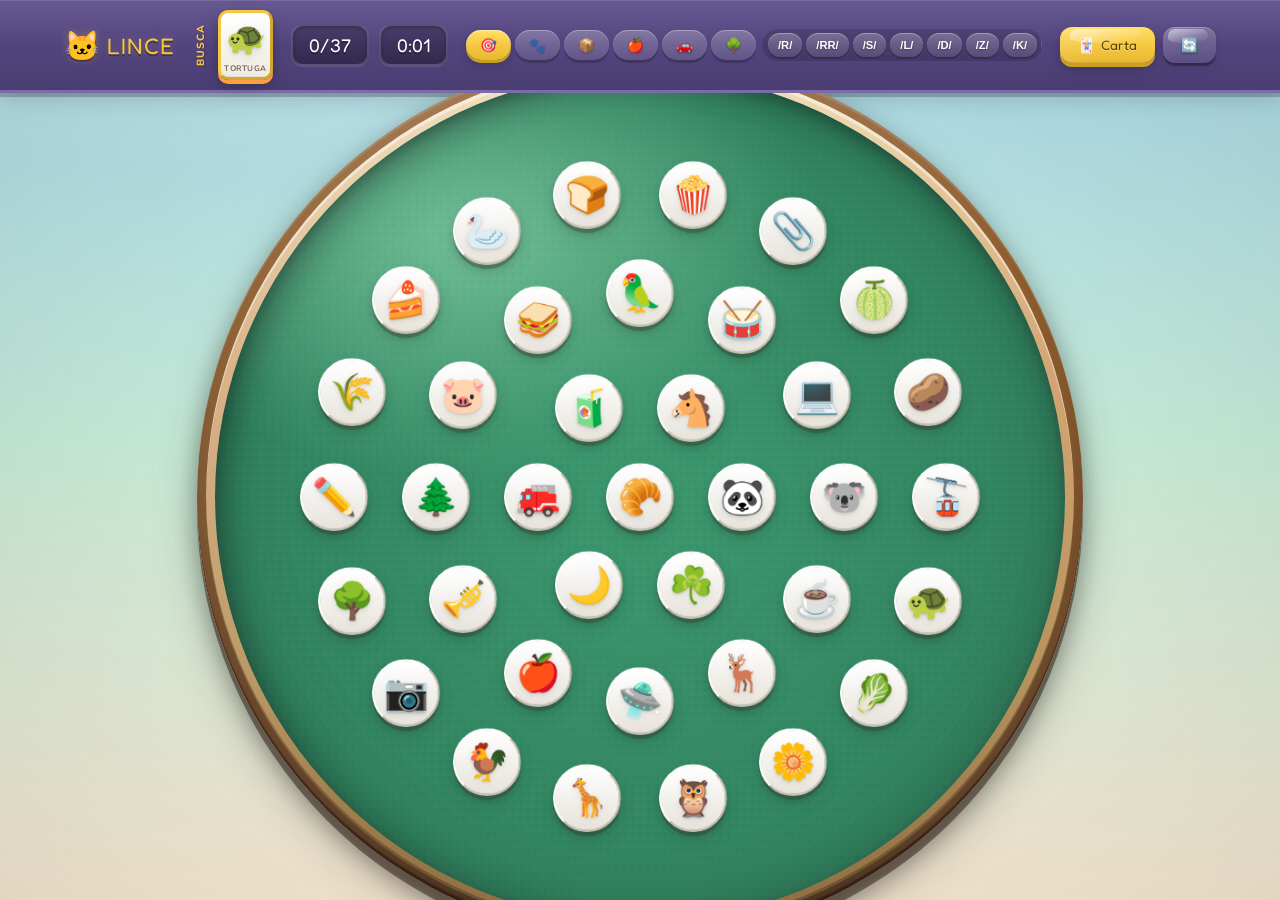
==== index.html @ 2ded1777 "El Lince Digital: versión suelta con contador por canal (sin publicar)" ====
<!DOCTYPE html>
<html lang="es">
<head>
    <meta charset="UTF-8">
    <meta name="viewport" content="width=device-width, initial-scale=1.0, user-scalable=no">
    <title>🐱 El Lince Digital</title>
    <link href="https://fonts.googleapis.com/css2?family=Fredoka+One&family=Nunito:wght@600;700;800&display=swap" rel="stylesheet">
    <style>
        :root {
            /* 🎮 Paleta VIDEOJUEGO PREMIUM */
            /* Fondo - degradado suave tipo cielo de videojuego */
            --bg-top: #A8D8EA;
            --bg-middle: #C5E8D5;
            --bg-bottom: #F8E9D2;

            /* Colores de acento */
            --accent-gold: #F5C842;
            --accent-orange: #FF9F43;
            --accent-coral: #FF6B6B;
            --accent-teal: #4ECDC4;
            --accent-purple: #A55EEA;
            --green-success: #26DE81;
            --red-error: #FC5C65;

            /* Tablero - estilo tapete digital premium */
            --board-surface: #3D9970;
            --board-surface-light: #5DB589;
            --board-surface-dark: #2D7A5A;
            --board-rim-outer: #8B5A2B;
            --board-rim-inner: #D4A574;

            /* Casillas - botones 3D */
            --tile-top: #FEFEFE;
            --tile-bottom: #E8E4DC;
            --tile-border-light: #FFFFFF;
            --tile-border-dark: #C5BEB2;
            --tile-shadow-color: rgba(60, 50, 40, 0.35);

            /* Panel superior */
            --panel-bg: linear-gradient(180deg, #5B4B8A 0%, #4A3D72 100%);
            --panel-border: #7B6BA8;
            --btn-gradient: linear-gradient(180deg, #FFE066 0%, #F5C842 50%, #E8B830 100%);
            --text-light: #FFFFFF;

            /* Compatibilidad */
            --gold: #F5C842;
            --gold-light: #FFE066;
            --yellow-bright: #F5C842;
            --orange-fun: #FF9F43;
            --red-accent: #FC5C65;
        }

        .dark {
            --bg-top: #2C3E50;
            --bg-middle: #34495E;
            --bg-bottom: #3D566E;
            --panel-bg: linear-gradient(180deg, #3D3066 0%, #2D2250 100%);
        }

        * {
            margin: 0;
            padding: 0;
            box-sizing: border-box;
            -webkit-tap-highlight-color: transparent;
            user-select: none;
        }

        html, body {
            height: 100%;
            overflow: hidden;
        }

        body {
            font-family: 'Nunito', sans-serif;
            background: linear-gradient(180deg, var(--bg-top) 0%, var(--bg-middle) 50%, var(--bg-bottom) 100%);
            min-height: 100vh;
            min-height: 100dvh;
            position: relative;
        }

        /* Fondo con textura sutil de videojuego */
        body::before {
            content: '';
            position: fixed;
            inset: 0;
            background-image:
                /* Luz ambiental desde arriba-izquierda */
                radial-gradient(ellipse 80% 50% at 20% -10%, rgba(255,255,255,0.4) 0%, transparent 60%),
                /* Patrón sutil de puntos */
                radial-gradient(circle at center, rgba(255,255,255,0.08) 1px, transparent 1px);
            background-size: 100% 100%, 24px 24px;
            pointer-events: none;
            z-index: 0;
        }

        /* Viñeta suave en bordes */
        body::after {
            content: '';
            position: fixed;
            inset: 0;
            background: radial-gradient(ellipse at center, transparent 50%, rgba(0,0,0,0.08) 100%);
            pointer-events: none;
            z-index: 0;
        }

        /* ===================== LANDSCAPE LAYOUT ===================== */
        .game-container {
            display: flex;
            flex-direction: column;
            height: 100vh;
            height: 100dvh;
            position: relative;
            z-index: 1;
        }

        /* Top Panel - Estilo videojuego con profundidad */
        .top-panel {
            background: var(--panel-bg);
            display: flex;
            align-items: center;
            justify-content: center;
            padding: 10px 20px;
            gap: 18px;
            border-bottom: 3px solid var(--panel-border);
            box-shadow:
                0 4px 0 rgba(0,0,0,0.2),
                0 6px 20px rgba(0,0,0,0.15),
                inset 0 1px 0 rgba(255,255,255,0.1);
            flex-shrink: 0;
            flex-wrap: wrap;
            position: relative;
        }

        /* ===================== MOBILE PORTRAIT LAYOUT ===================== */
        @media (max-width: 700px) and (orientation: portrait) {
            .top-panel {
                padding: 8px 10px;
                gap: 8px;
                justify-content: space-between;
            }

            /* Ocultar logo en móvil para ahorrar espacio */
            .logo {
                display: none;
            }

            /* Target section - prominente y centrado */
            .target-section {
                order: 1;
                flex-shrink: 0;
            }

            .target-label {
                display: none;
            }

            .target-card {
                width: 50px;
                height: 64px;
            }

            .target-card-emoji {
                font-size: 1.7rem;
            }

            .target-card-name {
                font-size: 0.4rem;
            }

            /* Stats compactos */
            .stats-row {
                order: 2;
                gap: 6px;
            }

            .stat-box {
                padding: 5px 10px;
                border-radius: 8px;
            }

            .stat-value {
                font-size: 0.95rem;
            }

            /* Categorías y fonemas - compactos en fila */
            .categories-section {
                order: 4;
                width: 100%;
                justify-content: center;
                flex-wrap: wrap;
                gap: 6px;
            }

            .categories-grid {
                gap: 3px;
                flex-shrink: 0;
            }

            .category-pill {
                padding: 5px 10px;
                font-size: 0.75rem;
            }

            .phoneme-scroll-wrapper {
                max-width: calc(100% - 120px);
                flex: 1;
                min-width: 150px;
            }

            .phoneme-section {
                gap: 3px;
            }

            .phoneme-pill {
                padding: 4px 6px;
                font-size: 0.55rem;
            }

            .phoneme-divider {
                margin: 0 2px;
                font-size: 0.7rem;
            }

            /* Botones de acción compactos */
            .actions-section {
                order: 3;
                gap: 5px;
            }

            .btn-premium {
                padding: 7px 12px;
                font-size: 0.75rem;
                border-radius: 10px;
            }

            .btn-text {
                display: none !important;
            }

            /* Tablero más pequeño en móvil portrait */
            .board-wrapper {
                width: min(calc(100vw - 20px), calc(100vh - 180px));
                height: min(calc(100vw - 20px), calc(100vh - 180px));
            }

            /* Celdas más pequeñas para móvil */
            .cell {
                --cell-size: clamp(26px, 8vw, 42px);
                --cell-font: clamp(0.9rem, 3.5vw, 1.4rem);
            }
        }

        /* ===================== MOBILE LANDSCAPE (jugar en horizontal) ===================== */
        @media (max-height: 500px) and (orientation: landscape) {
            .top-panel {
                padding: 6px 15px;
                gap: 12px;
            }

            .logo-title {
                font-size: 1.1rem;
            }

            .target-card {
                width: 45px;
                height: 58px;
            }

            .target-card-emoji {
                font-size: 1.5rem;
            }

            .stat-box {
                padding: 4px 10px;
            }

            .stat-value {
                font-size: 0.9rem;
            }

            .category-pill {
                padding: 4px 8px;
                font-size: 0.7rem;
            }

            .phoneme-pill {
                padding: 4px 6px;
                font-size: 0.6rem;
            }

            .btn-premium {
                padding: 6px 10px;
                font-size: 0.7rem;
            }
        }

        /* Brillo superior del panel */
        .top-panel::before {
            content: '';
            position: absolute;
            top: 0;
            left: 0;
            right: 0;
            height: 50%;
            background: linear-gradient(180deg, rgba(255,255,255,0.08) 0%, transparent 100%);
            pointer-events: none;
            border-radius: 0;
        }

        /* Logo/Title */
        .logo {
            display: flex;
            align-items: center;
            gap: 6px;
        }

        .logo-title {
            font-family: 'Fredoka One', cursive;
            font-size: 1.4rem;
            color: var(--accent-gold);
            display: flex;
            align-items: center;
            gap: 6px;
            text-shadow:
                0 2px 0 rgba(0,0,0,0.3),
                0 0 10px rgba(245,200,66,0.3);
            letter-spacing: 1px;
        }

        .logo-icon {
            font-size: 1.3em;
        }

        /* ===================== COMPACT TARGET CARD ===================== */
        .target-section {
            display: flex;
            align-items: center;
            gap: 10px;
        }

        .target-label {
            font-size: 0.65rem;
            font-weight: 800;
            text-transform: uppercase;
            letter-spacing: 1px;
            color: var(--yellow-bright);
            text-shadow: 0 1px 2px rgba(0,0,0,0.3);
            writing-mode: vertical-rl;
            text-orientation: mixed;
            transform: rotate(180deg);
        }

        .target-card-wrapper {
            perspective: 600px;
        }

        .target-card {
            width: 55px;
            height: 70px;
            position: relative;
            transform-style: preserve-3d;
            transition: transform 0.3s ease;
        }

        .target-card.flip {
            animation: cardFlip 0.45s cubic-bezier(0.34, 1.2, 0.64, 1);
        }

        @keyframes cardFlip {
            0% { transform: rotateY(0deg) scale(1); }
            40% { transform: rotateY(90deg) scale(0.9); }
            60% { transform: rotateY(90deg) scale(0.9); }
            100% { transform: rotateY(0deg) scale(1); }
        }

        .target-card-inner {
            width: 100%;
            height: 100%;
            background:
                linear-gradient(135deg, rgba(255,255,255,0.2) 0%, transparent 50%),
                linear-gradient(180deg, #FEFEFE 0%, #F0EBE0 100%);
            border-radius: 10px;
            display: flex;
            flex-direction: column;
            align-items: center;
            justify-content: center;
            gap: 3px;
            border: 3px solid var(--accent-gold);
            border-bottom-color: #D4A830;
            border-right-color: #D4A830;
            box-shadow:
                0 4px 0 var(--accent-orange),
                0 5px 10px rgba(0,0,0,0.2),
                0 8px 20px rgba(0,0,0,0.1),
                inset 0 -1px 0 rgba(0,0,0,0.05);
            position: relative;
            overflow: hidden;
        }

        /* Brillo de la tarjeta - iluminación coherente */
        .target-card-inner::before {
            content: '';
            position: absolute;
            top: 2px;
            left: 8%;
            right: 15%;
            height: 38%;
            background: linear-gradient(165deg, rgba(255,255,255,0.7) 0%, rgba(255,255,255,0.2) 60%, transparent 100%);
            border-radius: 6px 6px 60% 40%;
            pointer-events: none;
        }

        .target-card-emoji {
            font-size: 2rem;
            filter: drop-shadow(0 1px 1px rgba(0,0,0,0.12)) drop-shadow(0 2px 4px rgba(0,0,0,0.1));
            position: relative;
            z-index: 1;
            transition: transform 0.3s cubic-bezier(0.34, 1.5, 0.64, 1);
        }

        .target-card.flip .target-card-emoji {
            animation: emojiPop 0.3s cubic-bezier(0.34, 1.56, 0.64, 1) 0.25s backwards;
        }

        @keyframes emojiPop {
            0% { transform: scale(0); }
            100% { transform: scale(1); }
        }

        .target-card-name {
            font-size: 0.5rem;
            font-weight: 700;
            color: #5A4A3A;
            text-transform: uppercase;
            letter-spacing: 0.5px;
            opacity: 0.8;
        }

        /* Stats - Compact inline */
        .stats-row {
            display: flex;
            align-items: center;
            gap: 10px;
        }

        .stat-box {
            background: linear-gradient(180deg, rgba(0,0,0,0.2) 0%, rgba(0,0,0,0.35) 100%);
            border: 2px solid rgba(255,255,255,0.15);
            border-radius: 12px;
            padding: 8px 16px;
            text-align: center;
            display: flex;
            align-items: center;
            gap: 6px;
            box-shadow:
                inset 0 2px 4px rgba(0,0,0,0.3),
                0 1px 0 rgba(255,255,255,0.1);
        }

        .stat-value {
            font-family: 'Fredoka One', cursive;
            font-size: 1.15rem;
            color: #FFFFFF;
            text-shadow: 0 2px 0 rgba(0,0,0,0.3);
        }

        .stat-label {
            font-size: 0.55rem;
            color: rgba(255,255,255,0.7);
            text-transform: uppercase;
            letter-spacing: 0.5px;
        }

        /* ===================== COMPACT CATEGORY PILLS ===================== */
        .categories-section {
            display: flex;
            align-items: center;
            gap: 6px;
        }

        .categories-title {
            display: none;
        }

        .categories-grid {
            display: flex;
            gap: 4px;
            flex-wrap: wrap;
        }

        .category-pill {
            position: relative;
            padding: 7px 14px;
            border-radius: 25px;
            font-size: 0.85rem;
            font-weight: 700;
            cursor: pointer;
            transition: all 0.15s ease;
            border: none;
            background: linear-gradient(180deg, rgba(255,255,255,0.25) 0%, rgba(255,255,255,0.1) 100%);
            color: #FFFFFF;
            display: flex;
            align-items: center;
            gap: 4px;
            overflow: hidden;
            white-space: nowrap;
            box-shadow:
                0 3px 0 rgba(0,0,0,0.2),
                inset 0 1px 0 rgba(255,255,255,0.3);
            text-shadow: 0 1px 2px rgba(0,0,0,0.3);
        }

        .category-pill:hover {
            background: linear-gradient(180deg, rgba(255,255,255,0.35) 0%, rgba(255,255,255,0.2) 100%);
            transform: translateY(-1px);
            box-shadow:
                0 4px 0 rgba(0,0,0,0.2),
                inset 0 1px 0 rgba(255,255,255,0.4);
        }

        .category-pill:active {
            transform: translateY(2px);
            box-shadow:
                0 1px 0 rgba(0,0,0,0.2),
                inset 0 1px 0 rgba(255,255,255,0.2);
        }

        .category-pill.active {
            background: var(--btn-gradient);
            color: #5A4000;
            text-shadow: 0 1px 0 rgba(255,255,255,0.3);
            box-shadow:
                0 3px 0 #C9A020,
                0 4px 8px rgba(0,0,0,0.2),
                inset 0 1px 0 rgba(255,255,255,0.5);
        }

        .category-pill.full-width {
            /* No full width in horizontal mode */
        }

        /* Phoneme scroll wrapper */
        .phoneme-scroll-wrapper {
            max-width: 280px;
            overflow-x: auto;
            overflow-y: hidden;
            -webkit-overflow-scrolling: touch;
            scrollbar-width: thin;
            scrollbar-color: rgba(255,255,255,0.3) transparent;
            border-radius: 20px;
            background: rgba(0,0,0,0.15);
            padding: 4px 6px;
        }

        .phoneme-scroll-wrapper::-webkit-scrollbar {
            height: 4px;
        }

        .phoneme-scroll-wrapper::-webkit-scrollbar-track {
            background: transparent;
        }

        .phoneme-scroll-wrapper::-webkit-scrollbar-thumb {
            background: rgba(255,255,255,0.3);
            border-radius: 4px;
        }

        /* Phoneme pills inline */
        .phoneme-section {
            display: flex;
            gap: 4px;
            flex-wrap: nowrap;
            align-items: center;
        }

        .phoneme-divider {
            color: rgba(255,255,255,0.3);
            font-size: 1rem;
            margin: 0 4px;
            flex-shrink: 0;
        }

        .phoneme-pill {
            padding: 6px 10px;
            border-radius: 20px;
            font-size: 0.7rem;
            font-weight: 800;
            background: linear-gradient(180deg, rgba(255,255,255,0.25) 0%, rgba(255,255,255,0.1) 100%);
            border: none;
            color: #FFFFFF;
            cursor: pointer;
            transition: all 0.15s;
            box-shadow:
                0 2px 0 rgba(0,0,0,0.2),
                inset 0 1px 0 rgba(255,255,255,0.3);
            text-shadow: 0 1px 2px rgba(0,0,0,0.3);
            white-space: nowrap;
            flex-shrink: 0;
        }

        .phoneme-pill:hover {
            background: linear-gradient(180deg, rgba(255,255,255,0.35) 0%, rgba(255,255,255,0.2) 100%);
            transform: translateY(-1px);
        }

        .phoneme-pill.active {
            background: linear-gradient(180deg, #FF7EB3 0%, #FF5C9B 50%, #E84A87 100%);
            color: white;
            text-shadow: 0 1px 0 rgba(0,0,0,0.2);
            box-shadow:
                0 2px 0 #C43D6E,
                0 3px 6px rgba(0,0,0,0.2),
                inset 0 1px 0 rgba(255,255,255,0.4);
        }

        /* Sinfones con estilo diferenciado */
        .phoneme-pill.sinfon {
            background: linear-gradient(180deg, rgba(78,205,196,0.4) 0%, rgba(78,205,196,0.2) 100%);
        }

        .phoneme-pill.sinfon:hover {
            background: linear-gradient(180deg, rgba(78,205,196,0.6) 0%, rgba(78,205,196,0.35) 100%);
        }

        .phoneme-pill.sinfon.active {
            background: linear-gradient(180deg, #4ECDC4 0%, #3DB8B0 50%, #2DA39B 100%);
            box-shadow:
                0 2px 0 #1F8A82,
                0 3px 6px rgba(0,0,0,0.2),
                inset 0 1px 0 rgba(255,255,255,0.4);
        }

        /* ===================== COMPACT BUTTONS ===================== */
        .actions-section {
            display: flex;
            align-items: center;
            gap: 8px;
        }

        .btn-premium {
            position: relative;
            padding: 10px 18px;
            border-radius: 12px;
            font-family: 'Fredoka One', cursive;
            font-size: 0.85rem;
            cursor: pointer;
            transition:
                transform 0.12s cubic-bezier(0.34, 1.2, 0.64, 1),
                box-shadow 0.12s ease-out;
            border: none;
            display: flex;
            align-items: center;
            justify-content: center;
            gap: 6px;
            overflow: hidden;
            will-change: transform;
        }

        .btn-premium::before {
            content: '';
            position: absolute;
            top: 2px;
            left: 10%;
            right: 15%;
            height: 38%;
            background: linear-gradient(165deg, rgba(255,255,255,0.55) 0%, rgba(255,255,255,0.15) 60%, transparent 100%);
            border-radius: 8px 8px 60% 40%;
            pointer-events: none;
            transition: opacity 0.12s ease;
        }

        .btn-primary {
            background:
                linear-gradient(135deg, rgba(255,255,255,0.15) 0%, transparent 50%),
                var(--btn-gradient);
            color: #5A4000;
            text-shadow: 0 1px 0 rgba(255,255,255,0.45);
            box-shadow:
                0 4px 0 #C9A020,
                0 5px 10px rgba(0,0,0,0.18),
                0 8px 20px rgba(0,0,0,0.08),
                inset 0 -1px 0 rgba(0,0,0,0.08);
        }

        .btn-primary:hover {
            transform: translateY(-2px);
            box-shadow:
                0 6px 0 #C9A020,
                0 8px 15px rgba(0,0,0,0.22),
                0 12px 25px rgba(0,0,0,0.1),
                inset 0 -1px 0 rgba(0,0,0,0.08);
        }

        .btn-primary:hover::before {
            background: linear-gradient(165deg, rgba(255,255,255,0.7) 0%, rgba(255,255,255,0.2) 60%, transparent 100%);
        }

        .btn-primary:active {
            transform: translateY(3px);
            transition-duration: 0.05s;
            box-shadow:
                0 1px 0 #C9A020,
                0 2px 5px rgba(0,0,0,0.2),
                inset 0 2px 5px rgba(0,0,0,0.12);
        }

        .btn-primary:active::before {
            opacity: 0.5;
        }

        .btn-secondary {
            background:
                linear-gradient(135deg, rgba(255,255,255,0.08) 0%, transparent 50%),
                linear-gradient(180deg, rgba(255,255,255,0.22) 0%, rgba(255,255,255,0.08) 100%);
            color: #FFFFFF;
            text-shadow: 0 1px 2px rgba(0,0,0,0.35);
            box-shadow:
                0 3px 0 rgba(0,0,0,0.28),
                0 4px 8px rgba(0,0,0,0.12),
                inset 0 1px 0 rgba(255,255,255,0.25);
        }

        .btn-secondary:hover {
            background:
                linear-gradient(135deg, rgba(255,255,255,0.12) 0%, transparent 50%),
                linear-gradient(180deg, rgba(255,255,255,0.32) 0%, rgba(255,255,255,0.15) 100%);
            transform: translateY(-1px);
            box-shadow:
                0 4px 0 rgba(0,0,0,0.28),
                0 6px 12px rgba(0,0,0,0.15),
                inset 0 1px 0 rgba(255,255,255,0.3);
        }

        .btn-secondary:active {
            transform: translateY(2px);
            transition-duration: 0.05s;
            box-shadow:
                0 1px 0 rgba(0,0,0,0.25),
                inset 0 1px 3px rgba(0,0,0,0.15);
        }

        .btn-icon {
            font-size: 1em;
        }

        .btn-text {
            display: none;
        }

        @media (min-width: 600px) {
            .btn-text {
                display: inline;
            }
        }

        /* ===================== BOARD AREA - MAXIMIZED ===================== */
        .board-area {
            flex: 1;
            display: flex;
            align-items: center;
            justify-content: center;
            padding: 8px;
            position: relative;
            min-height: 0;
            overflow: hidden;
        }

        /* ===================== CIRCULAR FELT BOARD ===================== */
        .board-wrapper {
            position: relative;
            /* Maximizar: usar casi todo el espacio disponible */
            width: min(calc(100vh - 60px), calc(100vw - 20px), 850px);
            height: min(calc(100vh - 60px), calc(100vw - 20px), 850px);
        }

        /* Ajuste para móvil portrait - dejar espacio para panel */
        @media (max-width: 700px) and (orientation: portrait) {
            .board-area {
                padding: 5px;
                align-items: flex-start;
                padding-top: 10px;
            }

            .board-wrapper {
                width: min(calc(100vw - 30px), calc(100vh - 200px));
                height: min(calc(100vw - 30px), calc(100vh - 200px));
            }

            /* Anillos más finos en móvil */
            .board-outer-ring {
                inset: -12px;
            }

            .board-inner-ring {
                inset: -6px;
            }
        }

        /* Outer decorative ring - Marco exterior con profundidad */
        .board-outer-ring {
            position: absolute;
            inset: -18px;
            border-radius: 50%;
            background:
                linear-gradient(135deg, rgba(255,255,255,0.1) 0%, transparent 40%),
                linear-gradient(180deg, #A07550 0%, var(--board-rim-outer) 25%, #5C3D28 85%, #3D2818 100%);
            box-shadow:
                0 10px 0 rgba(40,25,15,0.5),
                0 12px 25px rgba(0,0,0,0.35),
                0 20px 50px rgba(0,0,0,0.2),
                inset 0 3px 0 rgba(255,255,255,0.12),
                inset 0 -4px 0 rgba(0,0,0,0.35);
        }

        /* Inner gold ring - Bisel dorado con brillo premium */
        .board-inner-ring {
            position: absolute;
            inset: -9px;
            border-radius: 50%;
            background:
                linear-gradient(135deg, rgba(255,255,255,0.25) 0%, transparent 50%),
                linear-gradient(180deg, #F0DDB5 0%, var(--board-rim-inner) 35%, #B8935C 70%, #8B6B40 100%);
            box-shadow:
                inset 0 4px 0 rgba(255,255,255,0.45),
                inset 0 -3px 0 rgba(0,0,0,0.25),
                0 0 15px rgba(180,140,80,0.2);
        }

        /* Superficie del tablero - Tapete digital premium con iluminación coherente */
        .board-felt {
            position: absolute;
            inset: 0;
            border-radius: 50%;
            background:
                /* Luz desde arriba-izquierda */
                radial-gradient(ellipse 60% 40% at 30% 20%, var(--board-surface-light) 0%, transparent 70%),
                /* Base del tapete */
                radial-gradient(ellipse at 50% 50%, var(--board-surface) 0%, var(--board-surface-dark) 100%);
            box-shadow:
                inset 8px 8px 30px rgba(0,0,0,0.25),
                inset -4px -4px 20px rgba(255,255,255,0.05),
                inset 0 0 80px rgba(0,0,0,0.12);
            overflow: hidden;
        }

        /* Textura de tapete muy sutil + brillo focal */
        .board-felt::before {
            content: '';
            position: absolute;
            inset: 0;
            background-image:
                /* Brillo focal suave */
                radial-gradient(ellipse 55% 35% at 28% 18%, rgba(255,255,255,0.12) 0%, transparent 70%),
                /* Textura de tela fina */
                url("data:image/svg+xml,%3Csvg viewBox='0 0 8 8' xmlns='http://www.w3.org/2000/svg'%3E%3Crect width='4' height='4' fill='rgba(0,0,0,0.025)'/%3E%3C/svg%3E");
            background-size: 100% 100%, 8px 8px;
            pointer-events: none;
            border-radius: 50%;
        }

        /* Borde interior con profundidad */
        .board-felt::after {
            content: '';
            position: absolute;
            inset: 0;
            border-radius: 50%;
            box-shadow:
                inset 0 4px 12px rgba(0,0,0,0.2),
                inset 0 0 40px rgba(0,0,0,0.12);
            pointer-events: none;
        }

        /* Board container - disposición CIRCULAR */
        .board {
            position: absolute;
            inset: 0;
            /* Ya no usamos grid, posicionamiento absoluto para cada celda */
        }

        /* ===================== CASILLAS 3D INTERACTIVAS ===================== */
        .cell {
            /* Posicionamiento absoluto para disposición circular */
            position: absolute;
            /* Tamaño responsivo - más compacto para mejor ajuste circular */
            --cell-size: clamp(32px, 6.5vmin, 52px);
            --cell-font: clamp(1rem, 3vmin, 1.7rem);
            width: var(--cell-size);
            height: var(--cell-size);
            /* Centrar en la posición calculada */
            transform: translate(-50%, -50%);
            /* Doble capa con iluminación desde arriba-izquierda */
            background:
                linear-gradient(135deg, rgba(255,255,255,0.15) 0%, transparent 50%),
                linear-gradient(180deg, var(--tile-top) 0%, var(--tile-bottom) 100%);
            border-radius: 50%;
            display: flex;
            align-items: center;
            justify-content: center;
            font-size: var(--cell-font);
            cursor: pointer;
            /* Transiciones suaves y satisfactorias */
            transition:
                transform 0.15s cubic-bezier(0.34, 1.2, 0.64, 1),
                box-shadow 0.15s ease-out,
                border-color 0.15s ease;
            /* Borde biselado con iluminación coherente */
            border: 2px solid var(--tile-border-light);
            border-bottom-color: var(--tile-border-dark);
            border-right-color: var(--tile-border-dark);
            /* Sombra 3D con suavidad */
            box-shadow:
                0 4px 0 var(--tile-shadow-color),
                0 5px 10px rgba(0,0,0,0.15),
                0 8px 20px rgba(0,0,0,0.08),
                inset 0 -1px 0 rgba(0,0,0,0.04);
            overflow: hidden;
            /* Evitar parpadeos */
            will-change: transform, box-shadow;
            backface-visibility: hidden;
        }

        /* Brillo cristalino superior - iluminación coherente */
        .cell::before {
            content: '';
            position: absolute;
            top: 2px;
            left: 6%;
            right: 12%;
            height: 42%;
            background: linear-gradient(165deg, rgba(255,255,255,0.75) 0%, rgba(255,255,255,0.2) 50%, transparent 100%);
            border-radius: 10px 10px 60% 40%;
            pointer-events: none;
            transition: opacity 0.15s ease;
        }

        /* Estado HOVER - elevación suave con feedback táctil */
        .cell:hover {
            transform: translate(-50%, -50%) translateY(-4px) scale(1.08);
            box-shadow:
                0 8px 0 var(--tile-shadow-color),
                0 10px 15px rgba(0,0,0,0.2),
                0 15px 30px rgba(0,0,0,0.1),
                inset 0 -1px 0 rgba(0,0,0,0.04);
            border-color: var(--accent-gold);
            border-bottom-color: #D4A830;
            border-right-color: #D4A830;
            z-index: 10;
        }

        /* Brillo más intenso en hover */
        .cell:hover::before {
            background: linear-gradient(165deg, rgba(255,255,255,0.9) 0%, rgba(255,255,255,0.3) 50%, transparent 100%);
        }

        /* Glow exterior sutil y elegante */
        .cell:hover::after {
            content: '';
            position: absolute;
            inset: -3px;
            border-radius: 17px;
            background: transparent;
            box-shadow: 0 0 20px rgba(245,200,66,0.35);
            pointer-events: none;
            opacity: 1;
        }

        /* Estado ACTIVE/PRESSED - hundimiento satisfactorio */
        .cell:active {
            transform: translate(-50%, -50%) translateY(2px) scale(0.95);
            box-shadow:
                0 2px 0 var(--tile-shadow-color),
                0 3px 6px rgba(0,0,0,0.2),
                inset 0 2px 6px rgba(0,0,0,0.12);
            transition-duration: 0.05s;
        }

        .cell:active::before {
            opacity: 0.6;
        }

        .cell-emoji {
            position: relative;
            z-index: 1;
            filter: drop-shadow(0 1px 1px rgba(0,0,0,0.12)) drop-shadow(0 2px 3px rgba(0,0,0,0.08));
            transition: transform 0.2s cubic-bezier(0.34, 1.5, 0.64, 1);
        }

        /* Animación suave del icono */
        .cell:hover .cell-emoji {
            transform: scale(1.12);
        }

        .cell:active .cell-emoji {
            transform: scale(0.95);
            transition-duration: 0.05s;
        }

        /* Animación de entrada escalonada y elegante */
        .cell {
            animation: cellAppear 0.5s cubic-bezier(0.22, 1, 0.36, 1) backwards;
        }

        @keyframes cellAppear {
            0% {
                opacity: 0;
                transform: translate(-50%, -50%) scale(0);
            }
            60% {
                opacity: 1;
                transform: translate(-50%, -50%) scale(1.1);
            }
            100% {
                opacity: 1;
                transform: translate(-50%, -50%) scale(1);
            }
        }

        /* Estado FOUND (acertado) - celebración satisfactoria */
        .cell.found {
            pointer-events: none;
            background:
                linear-gradient(135deg, rgba(255,255,255,0.2) 0%, transparent 50%),
                linear-gradient(180deg, #C8F7D6 0%, #7BE495 100%);
            border-color: var(--green-success);
            border-bottom-color: #1FAA4D;
            border-right-color: #1FAA4D;
            transform: translate(-50%, -50%) scale(1);
            box-shadow:
                0 4px 0 #1FAA4D,
                0 6px 15px rgba(38,222,129,0.35),
                0 0 25px rgba(38,222,129,0.2),
                inset 0 -1px 0 rgba(0,0,0,0.04);
            animation: foundPop 0.4s cubic-bezier(0.34, 1.56, 0.64, 1);
        }

        @keyframes foundPop {
            0% { transform: translate(-50%, -50%) scale(1); }
            30% { transform: translate(-50%, -50%) scale(1.15); }
            60% { transform: translate(-50%, -50%) scale(0.95); }
            100% { transform: translate(-50%, -50%) scale(1); }
        }

        .cell.found::after {
            content: '✓';
            position: absolute;
            inset: 5px;
            background: rgba(38,222,129,0.12);
            border: 3px solid var(--green-success);
            border-radius: 50%;
            display: flex;
            align-items: center;
            justify-content: center;
            font-size: 1.1rem;
            color: #1A8C40;
            font-weight: 900;
            animation: checkAppear 0.35s cubic-bezier(0.34, 1.56, 0.64, 1) 0.1s backwards;
            box-shadow:
                0 0 12px rgba(38,222,129,0.4),
                inset 0 1px 0 rgba(255,255,255,0.3);
        }

        @keyframes checkAppear {
            0% { transform: scale(0) rotate(-180deg); opacity: 0; }
            100% { transform: scale(1) rotate(0deg); opacity: 1; }
        }

        .cell.found .found-flash {
            position: absolute;
            inset: -10px;
            background: radial-gradient(circle, rgba(38,222,129,0.6) 0%, rgba(38,222,129,0.2) 40%, transparent 70%);
            animation: successFlash 0.5s ease-out forwards;
            pointer-events: none;
            border-radius: 50%;
        }

        @keyframes successFlash {
            0% { opacity: 1; transform: scale(0.5); }
            100% { opacity: 0; transform: scale(2); }
        }

        /* Estado WRONG (error) - feedback claro pero no molesto */
        .cell.wrong {
            animation: cellShake 0.35s cubic-bezier(0.36, 0.07, 0.19, 0.97);
            border-color: var(--red-error) !important;
            border-bottom-color: #D43D3D !important;
            border-right-color: #D43D3D !important;
            background:
                linear-gradient(135deg, rgba(255,255,255,0.15) 0%, transparent 50%),
                linear-gradient(180deg, #FFE0E0 0%, #FFB8B8 100%) !important;
            box-shadow:
                0 4px 0 #D43D3D,
                0 6px 12px rgba(252,92,101,0.3),
                0 0 20px rgba(252,92,101,0.2),
                inset 0 -1px 0 rgba(0,0,0,0.04) !important;
        }

        @keyframes cellShake {
            0%, 100% { transform: translateX(0); }
            10% { transform: translateX(-6px); }
            20% { transform: translateX(6px); }
            30% { transform: translateX(-5px); }
            40% { transform: translateX(5px); }
            50% { transform: translateX(-3px); }
            60% { transform: translateX(3px); }
            70% { transform: translateX(-2px); }
            80% { transform: translateX(2px); }
            90% { transform: translateX(-1px); }
        }

        /* ===================== PORTRAIT OVERLAY - PREMIUM ===================== */
        .rotate-overlay {
            position: fixed;
            inset: 0;
            background: linear-gradient(180deg, #5B4B8A 0%, #4A3D72 50%, #3D3066 100%);
            display: none;
            flex-direction: column;
            align-items: center;
            justify-content: center;
            gap: 25px;
            z-index: 9999;
            text-align: center;
            padding: 30px;
        }

        .rotate-icon {
            font-size: 5rem;
            animation: rotatePhone 2s ease-in-out infinite;
            filter: drop-shadow(0 4px 8px rgba(0,0,0,0.3));
        }

        @keyframes rotatePhone {
            0%, 100% { transform: rotate(0deg); }
            25% { transform: rotate(-25deg); }
            75% { transform: rotate(25deg); }
        }

        .rotate-text {
            font-family: 'Fredoka One', cursive;
            font-size: 1.9rem;
            color: var(--accent-gold);
            text-shadow:
                0 3px 0 rgba(0,0,0,0.3),
                0 0 20px rgba(245,200,66,0.3);
        }

        .rotate-subtext {
            color: rgba(255,255,255,0.85);
            font-size: 1.1rem;
            text-shadow: 0 1px 2px rgba(0,0,0,0.2);
        }

        .btn-skip-rotate {
            margin-top: 25px;
            padding: 18px 36px;
            font-family: 'Fredoka One', cursive;
            font-size: 1.15rem;
            background: var(--btn-gradient);
            color: #5A4000;
            border: none;
            border-radius: 16px;
            cursor: pointer;
            box-shadow:
                0 5px 0 #C9A020,
                0 8px 20px rgba(0,0,0,0.3),
                inset 0 -2px 0 rgba(0,0,0,0.1);
            transition: all 0.15s;
            text-shadow: 0 1px 0 rgba(255,255,255,0.4);
        }

        .btn-skip-rotate:hover {
            transform: translateY(-2px);
            box-shadow:
                0 7px 0 #C9A020,
                0 10px 25px rgba(0,0,0,0.35);
        }

        .btn-skip-rotate:active {
            transform: translateY(3px);
            box-shadow:
                0 2px 0 #C9A020,
                0 3px 8px rgba(0,0,0,0.2);
        }

        /* Portrait overlay - controlled by JS */
        .rotate-overlay.visible {
            display: flex;
        }

        .game-container.hidden {
            display: none;
        }

        /* ===================== END SCREEN - CINEMATOGRÁFICO ===================== */
        .end-screen {
            position: fixed;
            inset: 0;
            background: radial-gradient(ellipse at center, rgba(90,75,138,0.96) 0%, rgba(45,34,80,0.99) 100%);
            display: flex;
            align-items: center;
            justify-content: center;
            z-index: 1000;
            opacity: 0;
            visibility: hidden;
            transition: opacity 0.5s ease, visibility 0.5s ease;
        }

        .end-screen.show {
            opacity: 1;
            visibility: visible;
        }

        .end-content {
            background:
                linear-gradient(135deg, rgba(255,255,255,0.15) 0%, transparent 50%),
                linear-gradient(180deg, #FEFEFE 0%, #F5F0E5 100%);
            padding: 50px 60px;
            border-radius: 28px;
            text-align: center;
            transform: scale(0.6) translateY(50px);
            transition: transform 0.6s cubic-bezier(0.34, 1.56, 0.64, 1) 0.1s;
            border: 4px solid var(--accent-gold);
            border-bottom-color: #D4A830;
            border-right-color: #D4A830;
            box-shadow:
                0 8px 0 #C9A020,
                0 10px 20px rgba(0,0,0,0.25),
                0 20px 50px rgba(0,0,0,0.2),
                inset 0 -2px 0 rgba(0,0,0,0.04);
            max-width: 90%;
            position: relative;
        }

        /* Brillo premium de la tarjeta de victoria */
        .end-content::before {
            content: '';
            position: absolute;
            top: 4px;
            left: 8%;
            right: 15%;
            height: 35%;
            background: linear-gradient(165deg, rgba(255,255,255,0.6) 0%, rgba(255,255,255,0.15) 60%, transparent 100%);
            border-radius: 24px 24px 60% 40%;
            pointer-events: none;
        }

        .end-screen.show .end-content {
            transform: scale(1) translateY(0);
        }

        .end-trophy {
            font-size: 5.5rem;
            margin-bottom: 15px;
            filter: drop-shadow(0 3px 6px rgba(0,0,0,0.2));
            animation: trophyCelebrate 1s cubic-bezier(0.34, 1.56, 0.64, 1) 0.3s backwards;
        }

        .end-screen.show .end-trophy {
            animation: trophyCelebrate 1s cubic-bezier(0.34, 1.56, 0.64, 1) 0.3s backwards,
                       trophyFloat 2s ease-in-out 1.3s infinite;
        }

        @keyframes trophyCelebrate {
            0% { transform: scale(0) rotate(-30deg); opacity: 0; }
            50% { transform: scale(1.3) rotate(10deg); }
            70% { transform: scale(0.9) rotate(-5deg); }
            100% { transform: scale(1) rotate(0deg); opacity: 1; }
        }

        @keyframes trophyFloat {
            0%, 100% { transform: translateY(0) rotate(0deg); }
            50% { transform: translateY(-8px) rotate(3deg); }
        }

        .end-title {
            font-family: 'Fredoka One', cursive;
            font-size: 2.5rem;
            color: var(--accent-orange);
            text-shadow:
                0 3px 0 rgba(0,0,0,0.1),
                0 0 20px rgba(255,159,67,0.2);
            margin-bottom: 18px;
            animation: titleAppear 0.5s cubic-bezier(0.34, 1.56, 0.64, 1) 0.5s backwards;
        }

        @keyframes titleAppear {
            0% { opacity: 0; transform: translateY(20px); }
            100% { opacity: 1; transform: translateY(0); }
        }

        .end-stats {
            display: flex;
            justify-content: center;
            gap: 25px;
            margin: 25px 0;
        }

        .end-stat {
            text-align: center;
            background:
                linear-gradient(135deg, rgba(255,255,255,0.1) 0%, transparent 50%),
                linear-gradient(180deg, #6B5B95 0%, #5B4B85 100%);
            padding: 18px 28px;
            border-radius: 16px;
            border: none;
            box-shadow:
                0 4px 0 #3D3066,
                0 5px 10px rgba(0,0,0,0.18),
                inset 0 1px 0 rgba(255,255,255,0.15);
            animation: statAppear 0.4s cubic-bezier(0.34, 1.56, 0.64, 1) backwards;
        }

        .end-stat:nth-child(1) { animation-delay: 0.7s; }
        .end-stat:nth-child(2) { animation-delay: 0.85s; }

        @keyframes statAppear {
            0% { opacity: 0; transform: translateY(20px) scale(0.8); }
            100% { opacity: 1; transform: translateY(0) scale(1); }
        }

        .end-stat-value {
            font-family: 'Fredoka One', cursive;
            font-size: 2.5rem;
            color: #FFFFFF;
            text-shadow: 0 2px 0 rgba(0,0,0,0.25);
        }

        .end-stat-label {
            font-size: 0.8rem;
            color: rgba(255,255,255,0.7);
            text-transform: uppercase;
            letter-spacing: 1px;
            margin-top: 5px;
        }

        /* ===================== FEEDBACK OVERLAYS - CINEMATOGRÁFICO ===================== */
        .flash-overlay {
            position: fixed;
            inset: 0;
            pointer-events: none;
            z-index: 999;
            opacity: 0;
        }

        .flash-overlay.correct {
            background: radial-gradient(ellipse 80% 60% at 50% 50%, rgba(38, 222, 129, 0.18) 0%, rgba(38, 222, 129, 0.05) 40%, transparent 70%);
            opacity: 1;
            animation: successFlashScreen 0.4s ease-out forwards;
        }

        .flash-overlay.wrong {
            background: radial-gradient(ellipse 80% 60% at 50% 50%, rgba(252, 92, 101, 0.2) 0%, rgba(252, 92, 101, 0.05) 40%, transparent 70%);
            opacity: 1;
            animation: errorFlashScreen 0.35s ease-out forwards;
        }

        @keyframes successFlashScreen {
            0% { opacity: 0; }
            20% { opacity: 1; }
            100% { opacity: 0; }
        }

        @keyframes errorFlashScreen {
            0% { opacity: 0; }
            15% { opacity: 1; }
            100% { opacity: 0; }
        }

        /* Combo indicator - estilo videojuego arcade */
        .combo-indicator {
            position: fixed;
            top: 50%;
            left: 50%;
            transform: translate(-50%, -50%) scale(0);
            font-family: 'Fredoka One', cursive;
            font-size: 5rem;
            color: var(--accent-gold);
            text-shadow:
                0 0 2px #FFF,
                0 4px 0 var(--accent-orange),
                0 6px 0 #D47F30,
                0 10px 20px rgba(0,0,0,0.3),
                0 0 40px rgba(245,200,66,0.5),
                0 0 80px rgba(245,200,66,0.25);
            pointer-events: none;
            z-index: 500;
            opacity: 0;
            letter-spacing: -2px;
        }

        .combo-indicator.show {
            animation: comboAppear 0.6s cubic-bezier(0.34, 1.56, 0.64, 1) forwards;
        }

        @keyframes comboAppear {
            0% {
                transform: translate(-50%, -50%) scale(0) rotate(15deg);
                opacity: 0;
            }
            30% {
                transform: translate(-50%, -50%) scale(1.4) rotate(-10deg);
                opacity: 1;
            }
            50% {
                transform: translate(-50%, -50%) scale(0.95) rotate(-5deg);
            }
            70% {
                transform: translate(-50%, -50%) scale(1.05) rotate(-7deg);
                opacity: 1;
            }
            100% {
                transform: translate(-50%, -50%) scale(1) rotate(-6deg);
                opacity: 0;
            }
        }

        /* ===================== RESPONSIVE ADJUSTMENTS ===================== */
        @media (max-height: 500px) {
            .left-panel {
                padding: 12px;
                gap: 10px;
            }
            .target-card {
                width: 80px;
                height: 100px;
            }
            .target-card-emoji {
                font-size: 2.5rem;
            }
            .categories-grid {
                grid-template-columns: 1fr 1fr 1fr;
            }
            .category-pill.full-width {
                grid-column: span 1;
            }
        }

        @media (min-width: 900px) {
            .cell {
                --cell-size: clamp(42px, 7.5vmin, 58px);
                --cell-font: clamp(1.4rem, 3.5vmin, 2rem);
            }
        }

        @media (min-width: 1200px) {
            .board-wrapper {
                width: min(calc(100vh - 50px), calc(100vw - 20px), 950px);
                height: min(calc(100vh - 50px), calc(100vw - 20px), 950px);
            }
            .cell {
                --cell-size: clamp(50px, 8.5vmin, 68px);
                --cell-font: clamp(1.6rem, 4vmin, 2.3rem);
            }
        }

        @media (min-width: 1400px) {
            .board-wrapper {
                width: min(calc(100vh - 50px), calc(100vw - 20px), 1100px);
                height: min(calc(100vh - 50px), calc(100vw - 20px), 1100px);
            }
            .cell {
                --cell-size: clamp(58px, 9vmin, 76px);
                --cell-font: clamp(1.8rem, 4.5vmin, 2.6rem);
            }
        }

    </style>
<script>
(function(){
  var B='https://abacus.jasoncameron.dev/hit/foniafonia-lince/';
  var q=new URLSearchParams(location.search);
  try{ if(q.get('yo')==='1') localStorage.setItem('lince-no-contar','1'); }catch(e){}
  var no=false; try{ no=localStorage.getItem('lince-no-contar')==='1'; }catch(e){}
  var c=(q.get('c')||'').replace(/[^a-z]/g,'').slice(0,6);
  window.linceCuenta=function(k){ if(no) return; try{ new Image().src=B+'lince_'+k; if(c) new Image().src=B+'lince_c_'+c+'_'+k; }catch(e){} };
  linceCuenta('aperturas');
  try{ if(!localStorage.getItem('lince-visto')){ localStorage.setItem('lince-visto','1'); linceCuenta('personas'); } }catch(e){}
})();
</script>
</head>
<body>
    <!-- Portrait rotation overlay -->
    <div class="rotate-overlay" id="rotateOverlay">
        <div class="rotate-icon">📱</div>
        <div class="rotate-text">Gira tu dispositivo</div>
        <div class="rotate-subtext">El Lince se juega mejor en horizontal 🔄</div>
        <button class="btn-skip-rotate" id="skipRotateBtn">Jugar de todos modos ▶</button>
    </div>

    <!-- Main game container -->
    <div class="game-container">
        <!-- Top Panel - Compact horizontal bar -->
        <header class="top-panel">
            <div class="logo">
                <div class="logo-title">
                    <span class="logo-icon">🐱</span>
                    LINCE
                </div>
            </div>

            <div class="target-section">
                <div class="target-label">BUSCA</div>
                <div class="target-card-wrapper">
                    <div class="target-card" id="targetCard">
                        <div class="target-card-inner">
                            <span class="target-card-emoji" id="targetEmoji">🐭</span>
                            <span class="target-card-name" id="targetName">ratón</span>
                        </div>
                    </div>
                </div>
            </div>

            <div class="stats-row">
                <div class="stat-box">
                    <div class="stat-value"><span id="foundCount">0</span>/<span id="totalCount">37</span></div>
                </div>
                <div class="stat-box">
                    <div class="stat-value" id="timer">0:00</div>
                </div>
            </div>

            <div class="categories-section">
                <div class="categories-grid">
                    <button class="category-pill active" data-filter="todos">🎯</button>
                    <button class="category-pill" data-filter="animales">🐾</button>
                    <button class="category-pill" data-filter="objetos">📦</button>
                    <button class="category-pill" data-filter="comida">🍎</button>
                    <button class="category-pill" data-filter="transportes">🚗</button>
                    <button class="category-pill" data-filter="naturaleza">🌳</button>
                </div>
                <div class="phoneme-scroll-wrapper">
                    <div class="phoneme-section">
                        <!-- Fonemas simples -->
                        <button class="phoneme-pill" data-filter="r">/R/</button>
                        <button class="phoneme-pill" data-filter="rr">/RR/</button>
                        <button class="phoneme-pill" data-filter="s">/S/</button>
                        <button class="phoneme-pill" data-filter="l">/L/</button>
                        <button class="phoneme-pill" data-filter="d">/D/</button>
                        <button class="phoneme-pill" data-filter="z">/Z/</button>
                        <button class="phoneme-pill" data-filter="k">/K/</button>
                        <button class="phoneme-pill" data-filter="g">/G/</button>
                        <button class="phoneme-pill" data-filter="f">/F/</button>
                        <button class="phoneme-pill" data-filter="j">/J/</button>
                        <button class="phoneme-pill" data-filter="ch">/CH/</button>
                        <button class="phoneme-pill" data-filter="ñ">/Ñ/</button>
                        <!-- Sinfones -->
                        <span class="phoneme-divider">│</span>
                        <button class="phoneme-pill sinfon" data-filter="bl">/BL/</button>
                        <button class="phoneme-pill sinfon" data-filter="br">/BR/</button>
                        <button class="phoneme-pill sinfon" data-filter="cl">/CL/</button>
                        <button class="phoneme-pill sinfon" data-filter="cr">/CR/</button>
                        <button class="phoneme-pill sinfon" data-filter="dr">/DR/</button>
                        <button class="phoneme-pill sinfon" data-filter="fl">/FL/</button>
                        <button class="phoneme-pill sinfon" data-filter="fr">/FR/</button>
                        <button class="phoneme-pill sinfon" data-filter="gl">/GL/</button>
                        <button class="phoneme-pill sinfon" data-filter="gr">/GR/</button>
                        <button class="phoneme-pill sinfon" data-filter="pl">/PL/</button>
                        <button class="phoneme-pill sinfon" data-filter="pr">/PR/</button>
                        <button class="phoneme-pill sinfon" data-filter="tr">/TR/</button>
                    </div>
                </div>
            </div>

            <div class="actions-section">
                <button class="btn-premium btn-primary" id="newCardBtn">
                    <span class="btn-icon">🃏</span>
                    <span class="btn-text">Carta</span>
                </button>
                <button class="btn-premium btn-secondary" id="resetBtn">
                    <span class="btn-icon">🔄</span>
                </button>
            </div>
        </header>

        <!-- Board Area - Maximized -->
        <main class="board-area">
            <div class="board-wrapper">
                <div class="board-outer-ring"></div>
                <div class="board-inner-ring"></div>
                <div class="board-felt">
                    <div class="board" id="board"></div>
                </div>
            </div>
        </main>
    </div>

    <!-- Overlays -->
    <div class="flash-overlay" id="flashOverlay"></div>
    <div class="combo-indicator" id="comboIndicator"></div>

    <!-- End Screen -->
    <div class="end-screen" id="endScreen">
        <div class="end-content">
            <div class="end-trophy">🏆</div>
            <div class="end-title">¡TABLERO COMPLETO!</div>
            <div class="end-stats">
                <div class="end-stat">
                    <div class="end-stat-value" id="endTime">0:00</div>
                    <div class="end-stat-label">Tiempo</div>
                </div>
                <div class="end-stat">
                    <div class="end-stat-value" id="endErrors">0</div>
                    <div class="end-stat-label">Errores</div>
                </div>
            </div>
            <button class="btn-premium btn-primary" id="playAgainBtn">
                <span class="btn-icon">🎮</span>
                Jugar de nuevo
            </button>
            <p style="margin:18px 0 0;font:600 15px/1.4 Nunito,system-ui,sans-serif;color:#fff;text-align:center">¿Te ha gustado? Hay más juegos para trabajar el habla en la comunidad de logopedas ColmenIA.</p>
            <a href="https://www.skool.com/logopedia-7339" target="_blank" rel="noopener" onclick="if(window.linceCuenta)linceCuenta('skool')" style="display:block;margin:10px auto 0;max-width:320px;text-align:center;padding:12px 16px;border-radius:14px;background:#fff;color:#0E3524;font:800 16px Nunito,system-ui,sans-serif;text-decoration:none">Ir a la comunidad</a>
            <p style="margin:12px 0 0;font:600 12px Nunito,system-ui,sans-serif;color:#ddd;text-align:center">Idea y diseño: José Aserraf · Gabinete Fönia · <a href="privacidad.html" style="color:#ddd">Privacidad</a></p>
        </div>
    </div>

    <script>
        // Dark mode detection
        if (window.matchMedia && window.matchMedia('(prefers-color-scheme: dark)').matches) {
            document.documentElement.classList.add('dark');
        }
        window.matchMedia('(prefers-color-scheme: dark)').addEventListener('change', e => {
            document.documentElement.classList.toggle('dark', e.matches);
        });

        // Orientation detection - robust version
        const rotateOverlayEl = document.getElementById('rotateOverlay');
        const gameContainerEl = document.querySelector('.game-container');
        const skipRotateBtn = document.getElementById('skipRotateBtn');
        let userSkippedRotate = false;

        function checkOrientation() {
            // Si el usuario eligió saltar, no mostrar más
            if (userSkippedRotate) {
                rotateOverlayEl.classList.remove('visible');
                gameContainerEl.classList.remove('hidden');
                return;
            }

            // No mostrar en pantallas grandes (desktop/Mac)
            const isDesktop = window.innerWidth >= 800 && window.innerHeight >= 500;
            if (isDesktop) {
                rotateOverlayEl.classList.remove('visible');
                gameContainerEl.classList.remove('hidden');
                return;
            }

            // Solo para móviles pequeños en portrait
            const innerPortrait = window.innerHeight > window.innerWidth;
            const isSmallScreen = window.innerWidth < 700;

            if (innerPortrait && isSmallScreen) {
                rotateOverlayEl.classList.add('visible');
                gameContainerEl.classList.add('hidden');
            } else {
                rotateOverlayEl.classList.remove('visible');
                gameContainerEl.classList.remove('hidden');
            }
        }

        // Botón para saltar el overlay
        skipRotateBtn.addEventListener('click', () => {
            userSkippedRotate = true;
            rotateOverlayEl.classList.remove('visible');
            gameContainerEl.classList.remove('hidden');
        });

        // Check on load
        checkOrientation();

        // Check on resize (covers rotation)
        window.addEventListener('resize', checkOrientation);

        // Check on orientation change (for devices that support it)
        if (window.screen && window.screen.orientation) {
            window.screen.orientation.addEventListener('change', checkOrientation);
        }
        window.addEventListener('orientationchange', () => {
            // Delay para dar tiempo al navegador de actualizar dimensiones
            setTimeout(checkOrientation, 100);
            setTimeout(checkOrientation, 300);
        });

        // matchMedia listener
        if (window.matchMedia) {
            window.matchMedia('(orientation: portrait)').addEventListener('change', () => {
                setTimeout(checkOrientation, 100);
            });
        }

        // Check periodically for stubborn iframes
        setInterval(checkOrientation, 1000);

        // Item database with metadata - fonemas y sinfones para logopedia
        const itemDatabase = [
            // Animales
            { emoji: '🐭', name: 'ratón', cat: 'animales', phonemes: ['rr'] },
            { emoji: '🐱', name: 'gato', cat: 'animales', phonemes: ['g'] },
            { emoji: '🐶', name: 'perro', cat: 'animales', phonemes: ['rr'] },
            { emoji: '🦁', name: 'león', cat: 'animales', phonemes: ['l'] },
            { emoji: '🐻', name: 'oso', cat: 'animales', phonemes: ['s'] },
            { emoji: '🐰', name: 'conejo', cat: 'animales', phonemes: ['j'] },
            { emoji: '🦊', name: 'zorro', cat: 'animales', phonemes: ['z', 'rr'] },
            { emoji: '🐼', name: 'panda', cat: 'animales', phonemes: ['d'] },
            { emoji: '🐨', name: 'koala', cat: 'animales', phonemes: ['k', 'l'] },
            { emoji: '🐯', name: 'tigre', cat: 'animales', phonemes: ['g', 'r', 'gr'] },
            { emoji: '🦄', name: 'unicornio', cat: 'animales', phonemes: ['r'] },
            { emoji: '🐸', name: 'rana', cat: 'animales', phonemes: ['rr'] },
            { emoji: '🐢', name: 'tortuga', cat: 'animales', phonemes: ['r', 'g'] },
            { emoji: '🦋', name: 'mariposa', cat: 'animales', phonemes: ['r', 's'] },
            { emoji: '🐝', name: 'abeja', cat: 'animales', phonemes: ['j'] },
            { emoji: '🐌', name: 'caracol', cat: 'animales', phonemes: ['k', 'r', 'l'] },
            { emoji: '🦀', name: 'cangrejo', cat: 'animales', phonemes: ['k', 'gr', 'j'] },
            { emoji: '🐙', name: 'pulpo', cat: 'animales', phonemes: ['l'] },
            { emoji: '🐠', name: 'pez', cat: 'animales', phonemes: ['z'] },
            { emoji: '🐬', name: 'delfín', cat: 'animales', phonemes: ['d', 'l', 'f'] },
            { emoji: '🦈', name: 'tiburón', cat: 'animales', phonemes: ['r'] },
            { emoji: '🐳', name: 'ballena', cat: 'animales', phonemes: [] },
            { emoji: '🦭', name: 'foca', cat: 'animales', phonemes: ['f', 'k'] },
            { emoji: '🐊', name: 'cocodrilo', cat: 'animales', phonemes: ['k', 'dr', 'l'] },
            { emoji: '🦎', name: 'lagarto', cat: 'animales', phonemes: ['l', 'g', 'r'] },
            { emoji: '🐍', name: 'serpiente', cat: 'animales', phonemes: ['s', 'r'] },
            { emoji: '🦕', name: 'dinosaurio', cat: 'animales', phonemes: ['d', 's', 'r'] },
            { emoji: '🦖', name: 'dragón', cat: 'animales', phonemes: ['d', 'r', 'g', 'dr'] },
            { emoji: '🐘', name: 'elefante', cat: 'animales', phonemes: ['l', 'f'] },
            { emoji: '🦏', name: 'rinoceronte', cat: 'animales', phonemes: ['rr', 'r', 'z'] },
            { emoji: '🦛', name: 'hipopótamo', cat: 'animales', phonemes: [] },
            { emoji: '🐪', name: 'camello', cat: 'animales', phonemes: ['k'] },
            { emoji: '🦒', name: 'jirafa', cat: 'animales', phonemes: ['j', 'r', 'f'] },
            { emoji: '🦘', name: 'canguro', cat: 'animales', phonemes: ['k', 'g', 'r'] },
            { emoji: '🐄', name: 'vaca', cat: 'animales', phonemes: ['k'] },
            { emoji: '🐷', name: 'cerdo', cat: 'animales', phonemes: ['z', 'r', 'd'] },
            { emoji: '🐑', name: 'oveja', cat: 'animales', phonemes: ['j'] },
            { emoji: '🐐', name: 'cabra', cat: 'animales', phonemes: ['k', 'br'] },
            { emoji: '🦙', name: 'llama', cat: 'animales', phonemes: [] },
            { emoji: '🐴', name: 'caballo', cat: 'animales', phonemes: ['k'] },
            { emoji: '🦓', name: 'cebra', cat: 'animales', phonemes: ['z', 'br'] },
            { emoji: '🦌', name: 'ciervo', cat: 'animales', phonemes: ['z', 'r'] },
            { emoji: '🐕', name: 'perrito', cat: 'animales', phonemes: ['rr'] },
            { emoji: '🐩', name: 'caniche', cat: 'animales', phonemes: ['k', 'ch'] },
            { emoji: '🐈', name: 'gatito', cat: 'animales', phonemes: ['g'] },
            { emoji: '🦜', name: 'loro', cat: 'animales', phonemes: ['l', 'r'] },
            { emoji: '🦢', name: 'cisne', cat: 'animales', phonemes: ['z', 's'] },
            { emoji: '🦩', name: 'flamenco', cat: 'animales', phonemes: ['fl', 'k'] },
            { emoji: '🦚', name: 'pavo real', cat: 'animales', phonemes: ['r', 'l'] },
            { emoji: '🦃', name: 'pavo', cat: 'animales', phonemes: [] },
            { emoji: '🐓', name: 'gallo', cat: 'animales', phonemes: ['g'] },
            { emoji: '🐔', name: 'gallina', cat: 'animales', phonemes: ['g'] },
            { emoji: '🐣', name: 'pollito', cat: 'animales', phonemes: [] },
            { emoji: '🐦', name: 'pájaro', cat: 'animales', phonemes: ['j', 'r'] },
            { emoji: '🦅', name: 'águila', cat: 'animales', phonemes: ['g', 'l'] },
            { emoji: '🦆', name: 'pato', cat: 'animales', phonemes: [] },
            { emoji: '🦉', name: 'búho', cat: 'animales', phonemes: [] },
            { emoji: '🐺', name: 'lobo', cat: 'animales', phonemes: ['l'] },
            { emoji: '🐗', name: 'jabalí', cat: 'animales', phonemes: ['j', 'l'] },
            { emoji: '🐿️', name: 'ardilla', cat: 'animales', phonemes: ['r', 'd'] },
            { emoji: '🦔', name: 'erizo', cat: 'animales', phonemes: ['r', 'z'] },

            // Comida
            { emoji: '🍎', name: 'manzana', cat: 'comida', phonemes: ['z'] },
            { emoji: '🍐', name: 'pera', cat: 'comida', phonemes: ['r'] },
            { emoji: '🍊', name: 'naranja', cat: 'comida', phonemes: ['r', 'j'] },
            { emoji: '🍋', name: 'limón', cat: 'comida', phonemes: ['l'] },
            { emoji: '🍌', name: 'plátano', cat: 'comida', phonemes: ['pl', 'l'] },
            { emoji: '🍉', name: 'sandía', cat: 'comida', phonemes: ['s', 'd'] },
            { emoji: '🍇', name: 'uvas', cat: 'comida', phonemes: ['s'] },
            { emoji: '🍓', name: 'fresa', cat: 'comida', phonemes: ['fr', 's'] },
            { emoji: '🫐', name: 'arándano', cat: 'comida', phonemes: ['r', 'd'] },
            { emoji: '🍈', name: 'melón', cat: 'comida', phonemes: ['l'] },
            { emoji: '🍒', name: 'cereza', cat: 'comida', phonemes: ['z', 'r'] },
            { emoji: '🍑', name: 'melocotón', cat: 'comida', phonemes: ['l', 'k'] },
            { emoji: '🥭', name: 'mango', cat: 'comida', phonemes: ['g'] },
            { emoji: '🍍', name: 'piña', cat: 'comida', phonemes: ['ñ'] },
            { emoji: '🥝', name: 'kiwi', cat: 'comida', phonemes: ['k'] },
            { emoji: '🥑', name: 'aguacate', cat: 'comida', phonemes: ['g', 'k'] },
            { emoji: '🥕', name: 'zanahoria', cat: 'comida', phonemes: ['z', 'r'] },
            { emoji: '🌽', name: 'maíz', cat: 'comida', phonemes: ['z'] },
            { emoji: '🥦', name: 'brócoli', cat: 'comida', phonemes: ['br', 'k', 'l'] },
            { emoji: '🥬', name: 'lechuga', cat: 'comida', phonemes: ['l', 'ch', 'g'] },
            { emoji: '🥒', name: 'pepino', cat: 'comida', phonemes: [] },
            { emoji: '🌶️', name: 'chile', cat: 'comida', phonemes: ['ch', 'l'] },
            { emoji: '🫑', name: 'pimiento', cat: 'comida', phonemes: [] },
            { emoji: '🧅', name: 'cebolla', cat: 'comida', phonemes: ['z'] },
            { emoji: '🧄', name: 'ajo', cat: 'comida', phonemes: ['j'] },
            { emoji: '🥔', name: 'patata', cat: 'comida', phonemes: [] },
            { emoji: '🍠', name: 'boniato', cat: 'comida', phonemes: [] },
            { emoji: '🥐', name: 'cruasán', cat: 'comida', phonemes: ['cr', 's'] },
            { emoji: '🥖', name: 'pan', cat: 'comida', phonemes: [] },
            { emoji: '🍞', name: 'tostada', cat: 'comida', phonemes: ['s', 'd'] },
            { emoji: '🧀', name: 'queso', cat: 'comida', phonemes: ['k', 's'] },
            { emoji: '🥚', name: 'huevo', cat: 'comida', phonemes: [] },
            { emoji: '🍳', name: 'huevo frito', cat: 'comida', phonemes: ['f', 'r', 'fr'] },
            { emoji: '🥓', name: 'beicon', cat: 'comida', phonemes: ['k'] },
            { emoji: '🍔', name: 'hamburguesa', cat: 'comida', phonemes: ['g', 'r', 's'] },
            { emoji: '🍟', name: 'patatas fritas', cat: 'comida', phonemes: ['fr', 's'] },
            { emoji: '🍕', name: 'pizza', cat: 'comida', phonemes: ['z'] },
            { emoji: '🌭', name: 'perrito', cat: 'comida', phonemes: ['rr'] },
            { emoji: '🥪', name: 'sándwich', cat: 'comida', phonemes: ['s', 'ch'] },
            { emoji: '🌮', name: 'taco', cat: 'comida', phonemes: ['k'] },
            { emoji: '🌯', name: 'burrito', cat: 'comida', phonemes: ['rr'] },
            { emoji: '🍿', name: 'palomitas', cat: 'comida', phonemes: ['l', 's'] },
            { emoji: '🍩', name: 'rosquilla', cat: 'comida', phonemes: ['rr', 's', 'k'] },
            { emoji: '🍪', name: 'galleta', cat: 'comida', phonemes: ['g'] },
            { emoji: '🎂', name: 'tarta', cat: 'comida', phonemes: ['r'] },
            { emoji: '🍰', name: 'pastel', cat: 'comida', phonemes: ['s', 'l'] },
            { emoji: '🧁', name: 'magdalena', cat: 'comida', phonemes: ['g', 'd', 'l'] },
            { emoji: '🍦', name: 'helado', cat: 'comida', phonemes: ['l', 'd'] },
            { emoji: '🍫', name: 'chocolate', cat: 'comida', phonemes: ['ch', 'k', 'l'] },
            { emoji: '🍬', name: 'caramelo', cat: 'comida', phonemes: ['k', 'r', 'l'] },
            { emoji: '🍭', name: 'piruleta', cat: 'comida', phonemes: ['r', 'l'] },
            { emoji: '🧃', name: 'zumo', cat: 'comida', phonemes: ['z'] },
            { emoji: '🥤', name: 'refresco', cat: 'comida', phonemes: ['rr', 'fr', 's', 'k'] },
            { emoji: '☕', name: 'café', cat: 'comida', phonemes: ['k', 'f'] },
            { emoji: '🍼', name: 'biberón', cat: 'comida', phonemes: ['r'] },

            // Objetos
            { emoji: '⚽', name: 'balón', cat: 'objetos', phonemes: ['l'] },
            { emoji: '🏀', name: 'pelota', cat: 'objetos', phonemes: ['l'] },
            { emoji: '🎾', name: 'tenis', cat: 'objetos', phonemes: ['s'] },
            { emoji: '🎱', name: 'billar', cat: 'objetos', phonemes: ['r'] },
            { emoji: '🎯', name: 'diana', cat: 'objetos', phonemes: ['d'] },
            { emoji: '🎲', name: 'dado', cat: 'objetos', phonemes: ['d'] },
            { emoji: '🧩', name: 'puzle', cat: 'objetos', phonemes: ['z', 'l'] },
            { emoji: '🎨', name: 'paleta', cat: 'objetos', phonemes: ['l'] },
            { emoji: '🖌️', name: 'pincel', cat: 'objetos', phonemes: ['l'] },
            { emoji: '✏️', name: 'lápiz', cat: 'objetos', phonemes: ['l', 'z'] },
            { emoji: '📏', name: 'regla', cat: 'objetos', phonemes: ['rr', 'gl'] },
            { emoji: '✂️', name: 'tijeras', cat: 'objetos', phonemes: ['j', 'r', 's'] },
            { emoji: '📎', name: 'clip', cat: 'objetos', phonemes: ['cl', 'l'] },
            { emoji: '📚', name: 'libros', cat: 'objetos', phonemes: ['l', 'br', 's'] },
            { emoji: '🔑', name: 'llave', cat: 'objetos', phonemes: [] },
            { emoji: '🔒', name: 'candado', cat: 'objetos', phonemes: ['k', 'd'] },
            { emoji: '🔨', name: 'martillo', cat: 'objetos', phonemes: ['r'] },
            { emoji: '🔧', name: 'herramienta', cat: 'objetos', phonemes: ['rr'] },
            { emoji: '💡', name: 'bombilla', cat: 'objetos', phonemes: [] },
            { emoji: '🔦', name: 'linterna', cat: 'objetos', phonemes: ['l', 'r'] },
            { emoji: '⏰', name: 'reloj', cat: 'objetos', phonemes: ['rr', 'l', 'j'] },
            { emoji: '📱', name: 'móvil', cat: 'objetos', phonemes: ['l'] },
            { emoji: '💻', name: 'ordenador', cat: 'objetos', phonemes: ['r', 'd'] },
            { emoji: '🖥️', name: 'pantalla', cat: 'objetos', phonemes: [] },
            { emoji: '📷', name: 'cámara', cat: 'objetos', phonemes: ['k', 'r'] },
            { emoji: '🎥', name: 'vídeo', cat: 'objetos', phonemes: ['d'] },
            { emoji: '📺', name: 'televisor', cat: 'objetos', phonemes: ['l', 's', 'r'] },
            { emoji: '🎸', name: 'guitarra', cat: 'objetos', phonemes: ['g', 'rr'] },
            { emoji: '🎹', name: 'piano', cat: 'objetos', phonemes: [] },
            { emoji: '🎺', name: 'trompeta', cat: 'objetos', phonemes: ['tr', 'r'] },
            { emoji: '🥁', name: 'tambor', cat: 'objetos', phonemes: ['r'] },
            { emoji: '🎻', name: 'violín', cat: 'objetos', phonemes: ['l'] },
            { emoji: '🎤', name: 'micrófono', cat: 'objetos', phonemes: ['k', 'r', 'f'] },
            { emoji: '🎧', name: 'auriculares', cat: 'objetos', phonemes: ['r', 'k', 'l', 's'] },
            { emoji: '👓', name: 'gafas', cat: 'objetos', phonemes: ['g', 'f', 's'] },
            { emoji: '🕶️', name: 'gafas sol', cat: 'objetos', phonemes: ['g', 'f', 's', 'l'] },
            { emoji: '👒', name: 'sombrero', cat: 'objetos', phonemes: ['s', 'br', 'r'] },
            { emoji: '🧢', name: 'gorra', cat: 'objetos', phonemes: ['g', 'rr'] },
            { emoji: '👟', name: 'zapatilla', cat: 'objetos', phonemes: ['z'] },
            { emoji: '👠', name: 'tacón', cat: 'objetos', phonemes: ['k'] },
            { emoji: '🎒', name: 'mochila', cat: 'objetos', phonemes: ['ch', 'l'] },
            { emoji: '👜', name: 'bolso', cat: 'objetos', phonemes: ['l', 's'] },
            { emoji: '🌂', name: 'paraguas', cat: 'objetos', phonemes: ['r', 'g', 's'] },
            { emoji: '🪞', name: 'espejo', cat: 'objetos', phonemes: ['s', 'j'] },
            { emoji: '🧸', name: 'peluche', cat: 'objetos', phonemes: ['l', 'ch'] },
            { emoji: '🪁', name: 'cometa', cat: 'objetos', phonemes: ['k'] },
            { emoji: '🛝', name: 'tobogán', cat: 'objetos', phonemes: ['g'] },

            // Transportes
            { emoji: '🚗', name: 'coche', cat: 'transportes', phonemes: ['k', 'ch'] },
            { emoji: '🚕', name: 'taxi', cat: 'transportes', phonemes: ['k', 's'] },
            { emoji: '🚌', name: 'autobús', cat: 'transportes', phonemes: ['s'] },
            { emoji: '🚐', name: 'furgoneta', cat: 'transportes', phonemes: ['f', 'r', 'g'] },
            { emoji: '🚑', name: 'ambulancia', cat: 'transportes', phonemes: ['l'] },
            { emoji: '🚒', name: 'bomberos', cat: 'transportes', phonemes: ['r', 's'] },
            { emoji: '🚓', name: 'policía', cat: 'transportes', phonemes: ['l', 'z'] },
            { emoji: '🚚', name: 'camión', cat: 'transportes', phonemes: ['k'] },
            { emoji: '🚜', name: 'tractor', cat: 'transportes', phonemes: ['tr', 'k', 'r'] },
            { emoji: '🏎️', name: 'fórmula', cat: 'transportes', phonemes: ['f', 'r', 'l'] },
            { emoji: '🏍️', name: 'moto', cat: 'transportes', phonemes: [] },
            { emoji: '🛵', name: 'vespa', cat: 'transportes', phonemes: ['s'] },
            { emoji: '🚲', name: 'bicicleta', cat: 'transportes', phonemes: ['z', 'k', 'l', 'cl'] },
            { emoji: '🛴', name: 'patinete', cat: 'transportes', phonemes: [] },
            { emoji: '🚂', name: 'tren', cat: 'transportes', phonemes: ['tr', 'r'] },
            { emoji: '🚄', name: 'tren rápido', cat: 'transportes', phonemes: ['tr', 'r'] },
            { emoji: '🚁', name: 'helicóptero', cat: 'transportes', phonemes: ['l', 'k', 'r'] },
            { emoji: '✈️', name: 'avión', cat: 'transportes', phonemes: [] },
            { emoji: '🛩️', name: 'avioneta', cat: 'transportes', phonemes: [] },
            { emoji: '🚀', name: 'cohete', cat: 'transportes', phonemes: ['k'] },
            { emoji: '🛸', name: 'platillo', cat: 'transportes', phonemes: ['pl', 'l'] },
            { emoji: '⛵', name: 'velero', cat: 'transportes', phonemes: ['l', 'r'] },
            { emoji: '🚤', name: 'lancha', cat: 'transportes', phonemes: ['l', 'ch'] },
            { emoji: '🚢', name: 'barco', cat: 'transportes', phonemes: ['r', 'k'] },
            { emoji: '⚓', name: 'ancla', cat: 'transportes', phonemes: ['cl', 'l'] },
            { emoji: '🛶', name: 'canoa', cat: 'transportes', phonemes: ['k'] },
            { emoji: '🚡', name: 'teleférico', cat: 'transportes', phonemes: ['l', 'f', 'r', 'k'] },

            // Naturaleza
            { emoji: '🌳', name: 'árbol', cat: 'naturaleza', phonemes: ['r', 'l', 'br'] },
            { emoji: '🌲', name: 'pino', cat: 'naturaleza', phonemes: [] },
            { emoji: '🌴', name: 'palmera', cat: 'naturaleza', phonemes: ['l', 'r'] },
            { emoji: '🌵', name: 'cactus', cat: 'naturaleza', phonemes: ['k', 's'] },
            { emoji: '🌷', name: 'tulipán', cat: 'naturaleza', phonemes: ['l'] },
            { emoji: '🌹', name: 'rosa', cat: 'naturaleza', phonemes: ['rr', 's'] },
            { emoji: '🌻', name: 'girasol', cat: 'naturaleza', phonemes: ['j', 'r', 's', 'l'] },
            { emoji: '🌼', name: 'margarita', cat: 'naturaleza', phonemes: ['r', 'g'] },
            { emoji: '💐', name: 'flores', cat: 'naturaleza', phonemes: ['fl', 'r', 's'] },
            { emoji: '🍀', name: 'trébol', cat: 'naturaleza', phonemes: ['tr', 'r', 'l'] },
            { emoji: '🍁', name: 'hoja', cat: 'naturaleza', phonemes: ['j'] },
            { emoji: '🌾', name: 'trigo', cat: 'naturaleza', phonemes: ['tr', 'g'] },
            { emoji: '🪨', name: 'roca', cat: 'naturaleza', phonemes: ['rr', 'k'] },
            { emoji: '🪵', name: 'tronco', cat: 'naturaleza', phonemes: ['tr', 'k'] },
            { emoji: '🌍', name: 'tierra', cat: 'naturaleza', phonemes: ['rr'] },
            { emoji: '🌙', name: 'luna', cat: 'naturaleza', phonemes: ['l'] },
            { emoji: '⭐', name: 'estrella', cat: 'naturaleza', phonemes: ['s', 'tr'] },
            { emoji: '🌈', name: 'arcoíris', cat: 'naturaleza', phonemes: ['r', 'k', 's'] },
            { emoji: '☀️', name: 'sol', cat: 'naturaleza', phonemes: ['s', 'l'] },
            { emoji: '⛅', name: 'nube', cat: 'naturaleza', phonemes: [] },
            { emoji: '🌧️', name: 'lluvia', cat: 'naturaleza', phonemes: [] },
            { emoji: '⛈️', name: 'tormenta', cat: 'naturaleza', phonemes: ['r'] },
            { emoji: '❄️', name: 'nieve', cat: 'naturaleza', phonemes: [] },
            { emoji: '🔥', name: 'fuego', cat: 'naturaleza', phonemes: ['f', 'g'] },
            { emoji: '💧', name: 'gota', cat: 'naturaleza', phonemes: ['g'] },
            { emoji: '🌊', name: 'ola', cat: 'naturaleza', phonemes: ['l'] },
            { emoji: '🏔️', name: 'montaña', cat: 'naturaleza', phonemes: ['ñ'] },
            { emoji: '🌋', name: 'volcán', cat: 'naturaleza', phonemes: ['l', 'k'] },
            { emoji: '🏖️', name: 'playa', cat: 'naturaleza', phonemes: ['pl'] },
            { emoji: '🏝️', name: 'isla', cat: 'naturaleza', phonemes: ['s', 'l'] },
            { emoji: '🌺', name: 'flor', cat: 'naturaleza', phonemes: ['fl', 'r'] },
            { emoji: '☘️', name: 'trébol', cat: 'naturaleza', phonemes: ['tr', 'l'] },
        ];

        // Game state
        let state = {
            items: [],
            foundItems: new Set(),
            currentTarget: null,
            errors: 0,
            startTime: null,
            timerInterval: null,
            currentFilter: 'todos',
            isComplete: false,
            combo: 0,
            audioEnabled: true
        };

        // DOM elements
        const board = document.getElementById('board');
        const targetCard = document.getElementById('targetCard');
        const targetEmoji = document.getElementById('targetEmoji');
        const targetName = document.getElementById('targetName');
        const foundCountEl = document.getElementById('foundCount');
        const totalCountEl = document.getElementById('totalCount');
        const timerEl = document.getElementById('timer');
        const newCardBtn = document.getElementById('newCardBtn');
        const resetBtn = document.getElementById('resetBtn');
        const endScreen = document.getElementById('endScreen');
        const endTime = document.getElementById('endTime');
        const endErrors = document.getElementById('endErrors');
        const playAgainBtn = document.getElementById('playAgainBtn');
        const flashOverlay = document.getElementById('flashOverlay');
        const comboIndicator = document.getElementById('comboIndicator');

        // Initialize
        function init() {
            setupEventListeners();
            buildBoard();
            pickNewTarget();
            startTimer();
        }

        function setupEventListeners() {
            newCardBtn.addEventListener('click', pickNewTarget);
            resetBtn.addEventListener('click', resetGame);
            playAgainBtn.addEventListener('click', () => {
                endScreen.classList.remove('show');
                resetGame();
            });

            // Category pills
            document.querySelectorAll('.category-pill').forEach(pill => {
                pill.addEventListener('click', () => {
                    document.querySelectorAll('.category-pill').forEach(p => p.classList.remove('active'));
                    document.querySelectorAll('.phoneme-pill').forEach(p => p.classList.remove('active'));
                    pill.classList.add('active');
                    state.currentFilter = pill.dataset.filter;
                    resetGame();
                });
            });

            // Phoneme pills
            document.querySelectorAll('.phoneme-pill').forEach(pill => {
                pill.addEventListener('click', () => {
                    document.querySelectorAll('.category-pill').forEach(p => p.classList.remove('active'));
                    document.querySelectorAll('.phoneme-pill').forEach(p => p.classList.remove('active'));
                    pill.classList.add('active');
                    state.currentFilter = pill.dataset.filter;
                    resetGame();
                });
            });
        }

        function shuffleArray(arr) {
            const a = [...arr];
            for (let i = a.length - 1; i > 0; i--) {
                const j = Math.floor(Math.random() * (i + 1));
                [a[i], a[j]] = [a[j], a[i]];
            }
            return a;
        }

        function filterItems() {
            const filter = state.currentFilter;
            if (filter === 'todos') return [...itemDatabase];
            if (['animales', 'objetos', 'comida', 'transportes', 'naturaleza'].includes(filter)) {
                return itemDatabase.filter(i => i.cat === filter);
            }
            return itemDatabase.filter(i => i.phonemes && i.phonemes.includes(filter));
        }

        function buildBoard() {
            board.innerHTML = '';
            const filtered = filterItems();
            const shuffled = shuffleArray(filtered);

            // Configuración de anillos concéntricos (del centro hacia afuera)
            // Centro + 3 anillos = 1 + 6 + 12 + 18 = 37 posiciones
            // Radio máximo ~0.72 para mantener celdas dentro del círculo
            const ringConfig = [
                { count: 1, radius: 0 },       // Centro
                { count: 6, radius: 0.24 },    // Anillo 1
                { count: 12, radius: 0.48 },   // Anillo 2
                { count: 18, radius: 0.72 }    // Anillo 3 - borde interior seguro
            ];

            const totalPositions = ringConfig.reduce((sum, r) => sum + r.count, 0);
            const count = Math.min(shuffled.length, totalPositions);
            state.items = shuffled.slice(0, count);
            const positioned = shuffleArray(state.items);

            // Generar posiciones circulares
            const positions = [];
            let ringIndex = 0;
            ringConfig.forEach(ring => {
                if (ring.count === 1) {
                    // Centro
                    positions.push({ x: 50, y: 50 });
                } else {
                    // Anillo con múltiples items
                    const angleStep = (2 * Math.PI) / ring.count;
                    // Offset rotacional para que los anillos no estén alineados
                    const rotationOffset = (ringIndex % 2 === 1) ? (angleStep / 2) : 0;
                    const startAngle = -Math.PI / 2 + rotationOffset;
                    for (let i = 0; i < ring.count; i++) {
                        const angle = startAngle + (i * angleStep);
                        const x = 50 + (ring.radius * 50) * Math.cos(angle);
                        const y = 50 + (ring.radius * 50) * Math.sin(angle);
                        positions.push({ x, y });
                    }
                }
                ringIndex++;
            });

            // Colocar cada item en su posición
            positioned.forEach((item, index) => {
                if (index >= positions.length) return;

                const pos = positions[index];
                const cell = document.createElement('div');
                cell.className = 'cell';
                cell.dataset.index = index;

                // Posición en porcentaje
                cell.style.left = `${pos.x}%`;
                cell.style.top = `${pos.y}%`;

                // Animación escalonada desde el centro hacia afuera
                cell.style.animationDelay = `${index * 25}ms`;

                cell.innerHTML = `<span class="cell-emoji">${item.emoji}</span>`;
                cell.addEventListener('click', () => handleCellClick(cell, item));
                board.appendChild(cell);
            });

            totalCountEl.textContent = state.items.length;
            foundCountEl.textContent = '0';
        }

        function pickNewTarget() {
            const remaining = state.items.filter((item, idx) => !state.foundItems.has(idx));

            if (remaining.length === 0) {
                completeGame();
                return;
            }

            const randomItem = remaining[Math.floor(Math.random() * remaining.length)];
            state.currentTarget = randomItem;

            // Flip animation
            targetCard.classList.add('flip');
            setTimeout(() => {
                targetEmoji.textContent = randomItem.emoji;
                targetName.textContent = randomItem.name;
            }, 175);
            setTimeout(() => targetCard.classList.remove('flip'), 350);
        }

        function handleCellClick(cell, item) {
            if (state.isComplete) return;
            if (cell.classList.contains('found')) return;

            const itemIndex = state.items.indexOf(item);

            if (item.emoji === state.currentTarget?.emoji) {
                // Correct!
                cell.classList.add('found');

                // Add flash effect
                const flash = document.createElement('div');
                flash.className = 'found-flash';
                cell.appendChild(flash);
                setTimeout(() => flash.remove(), 300);

                state.foundItems.add(itemIndex);
                state.combo++;

                flashOverlay.classList.add('correct');
                setTimeout(() => flashOverlay.classList.remove('correct'), 100);

                if (state.combo >= 3) {
                    showCombo();
                }

                foundCountEl.textContent = state.foundItems.size;

                setTimeout(() => {
                    if (state.foundItems.size < state.items.length) {
                        pickNewTarget();
                    } else {
                        completeGame();
                    }
                }, 180);

            } else {
                // Wrong
                cell.classList.add('wrong');
                state.errors++;
                state.combo = 0;

                flashOverlay.classList.add('wrong');
                setTimeout(() => flashOverlay.classList.remove('wrong'), 100);
                setTimeout(() => cell.classList.remove('wrong'), 150);
            }
        }

        function showCombo() {
            const messages = ['🔥', '⚡', '¡WOW!', '¡GENIAL!', '¡SÚPER!'];
            let msg;
            if (state.combo >= 7) {
                msg = messages[Math.floor(Math.random() * messages.length)];
            } else if (state.combo >= 5) {
                msg = '¡x' + state.combo + '!';
            } else {
                msg = 'x' + state.combo;
            }
            comboIndicator.textContent = msg;
            comboIndicator.classList.remove('show');
            // Force reflow para reiniciar animación
            void comboIndicator.offsetWidth;
            comboIndicator.classList.add('show');
            setTimeout(() => comboIndicator.classList.remove('show'), 700);
        }

        function startTimer() {
            state.startTime = Date.now();
            if (state.timerInterval) clearInterval(state.timerInterval);

            state.timerInterval = setInterval(() => {
                const elapsed = Math.floor((Date.now() - state.startTime) / 1000);
                const mins = Math.floor(elapsed / 60);
                const secs = elapsed % 60;
                timerEl.textContent = `${mins}:${secs.toString().padStart(2, '0')}`;
            }, 100);
        }

        function completeGame() {
            state.isComplete = true;
            clearInterval(state.timerInterval);

            const elapsed = Math.floor((Date.now() - state.startTime) / 1000);
            const mins = Math.floor(elapsed / 60);
            const secs = elapsed % 60;

            endTime.textContent = `${mins}:${secs.toString().padStart(2, '0')}`;
            endErrors.textContent = state.errors;

            setTimeout(() => endScreen.classList.add('show'), 500); if(window.linceCuenta) linceCuenta('completados');
        }

        function resetGame() {
            state.foundItems.clear();
            state.currentTarget = null;
            state.errors = 0;
            state.isComplete = false;
            state.combo = 0;

            if (state.timerInterval) clearInterval(state.timerInterval);

            buildBoard();
            pickNewTarget();
            startTimer();
        }

        // Start the game
        init();
    </script>
</body>
</html>
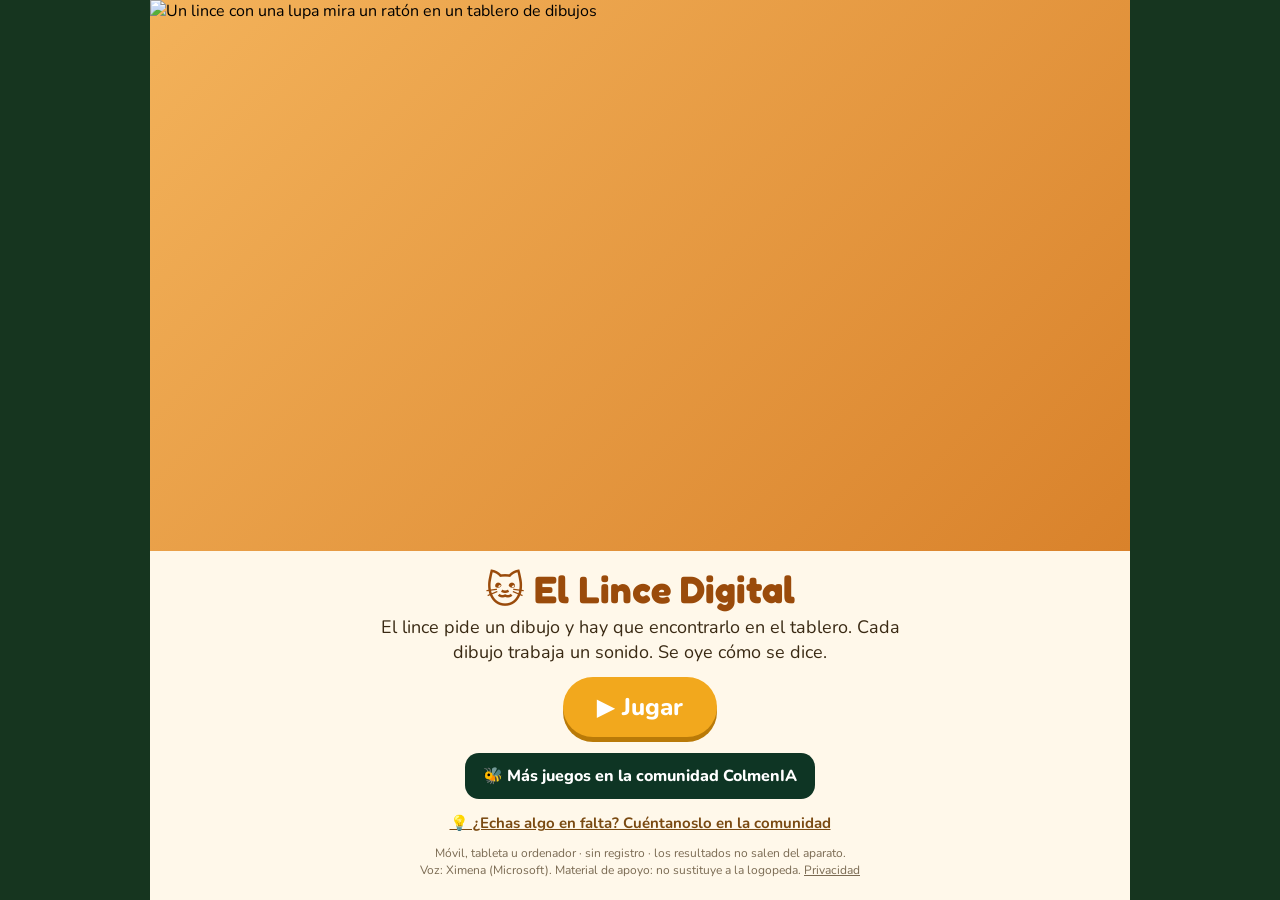
==== commit baf53d37: "Lince: voz Ximena, ajustes, carátula y contadores (sin publicar)" ====
--- a/index.html
+++ b/index.html
@@ -4,6 +4,9 @@
     <meta charset="UTF-8">
     <meta name="viewport" content="width=device-width, initial-scale=1.0, user-scalable=no">
     <title>🐱 El Lince Digital</title>
+<meta property="og:title" content="El Lince Digital">
+<meta property="og:description" content="El lince pide un dibujo y hay que encontrarlo. Cada dibujo trabaja un sonido, y se oye cómo se dice.">
+<meta property="og:image" content="https://foniafonia.github.io/el-lince-digital/portada/portada-ancha.jpg">
     <link href="https://fonts.googleapis.com/css2?family=Fredoka+One&family=Nunito:wght@600;700;800&display=swap" rel="stylesheet">
     <style>
         :root {
@@ -1476,6 +1479,7 @@
   try{ if(!localStorage.getItem('lince-visto')){ localStorage.setItem('lince-visto','1'); linceCuenta('personas'); } }catch(e){}
 })();
 </script>
+<link rel="stylesheet" href="lince-extra.css">
 </head>
 <body>
     <!-- Portrait rotation overlay -->
@@ -2209,5 +2213,6 @@
         // Start the game
         init();
     </script>
+<script src="lince-extra.js"></script>
 </body>
 </html>
--- a/lince-extra.css
+++ b/lince-extra.css
@@ -0,0 +1,29 @@
+/* Lo que la versión pública añade al Lince: carátula, ajustes de la logopeda y voz. */
+.lx-velo{position:fixed;inset:0;z-index:99999;display:flex;align-items:center;justify-content:center;background:#16351f;overflow:auto;font-family:Nunito,system-ui,sans-serif}
+.lx-velo[hidden]{display:none}
+.lx-tarjeta{width:100%;max-width:980px;margin:auto;background:#fff8ea;border-radius:0;overflow:hidden;position:relative;min-height:100%;display:flex;flex-direction:column}
+.lx-heroe{display:block;width:100%;height:auto;max-height:62vh;object-fit:cover;background:linear-gradient(135deg,#f3b25a,#d9822b)}
+.lx-cuerpo{padding:14px 18px 22px;text-align:center;color:#3a2a14}
+.lx-cuerpo h1{margin:4px 0 4px;font:800 clamp(26px,5vw,38px)/1.1 "Fredoka One",Nunito,system-ui,sans-serif;color:#9a4b0b}
+.lx-cuerpo p{margin:0 auto 12px;max-width:560px;font-size:clamp(15px,2.2vw,18px);line-height:1.4}
+.lx-jugar{display:block;margin:6px auto 12px;border:0;background:none;padding:0;cursor:pointer}
+.lx-jugar img{display:block;width:min(300px,70vw);height:auto}
+.lx-jugar .lx-txt{display:none;padding:14px 34px;border-radius:999px;background:#f2a81d;color:#fff;font:800 24px Nunito,system-ui,sans-serif;box-shadow:0 5px 0 #b97a08}
+.lx-jugar.lx-sinimg .lx-txt{display:inline-block}.lx-jugar.lx-sinimg img{display:none}
+.lx-cta{display:inline-flex;align-items:center;gap:8px;margin:4px auto;padding:12px 18px;border-radius:14px;background:#0E3524;color:#fff;font:800 16px Nunito,system-ui,sans-serif;text-decoration:none}
+.lx-idea{display:block;margin:10px auto 0;color:#7a4a12;font:700 15px Nunito,system-ui,sans-serif}
+.lx-nota{margin-top:12px!important;font-size:12px!important;color:#7a6a52}
+.lx-nota a{color:#7a6a52}
+.lx-ajb{position:fixed;top:8px;right:8px;z-index:9000;width:42px;height:42px;border-radius:50%;border:0;background:rgba(255,255,255,.92);font-size:21px;box-shadow:0 2px 8px rgba(0,0,0,.25);cursor:pointer}
+.lx-ajp{position:fixed;inset:0;z-index:100000;background:rgba(10,20,12,.6);display:flex;align-items:center;justify-content:center;padding:14px}
+.lx-ajp[hidden]{display:none}
+.lx-caja{background:#fff;border-radius:18px;max-width:440px;width:100%;max-height:92vh;overflow:auto;padding:18px 18px 14px;font-family:Nunito,system-ui,sans-serif;color:#10231A}
+.lx-caja h2{margin:0 0 10px;font-size:22px}
+.lx-fila{display:flex;align-items:center;justify-content:space-between;gap:12px;padding:10px 0;border-bottom:1px solid #eef2ee;font-size:16px}
+.lx-fila small{display:block;color:#4d6457;font-size:13px;margin-top:2px}
+.lx-caja select{font:inherit;padding:6px 8px;border-radius:8px}
+.lx-caja input[type=checkbox]{width:24px;height:24px}
+.lx-cerrar{display:block;margin:14px auto 0;padding:10px 26px;border:0;border-radius:12px;background:#2FA866;color:#fff;font:800 16px Nunito,system-ui,sans-serif;cursor:pointer}
+body.lx-aoido #targetName{visibility:hidden}
+.lx-oir{position:fixed;left:8px;bottom:8px;z-index:9000;width:46px;height:46px;border-radius:50%;border:0;background:rgba(255,255,255,.92);font-size:22px;box-shadow:0 2px 8px rgba(0,0,0,.25);cursor:pointer}
+@media (orientation:landscape) and (max-height:520px){.lx-heroe{max-height:40vh}.lx-cuerpo p{display:none}.lx-cuerpo h1{font-size:22px}.lx-cuerpo{padding:8px 14px 12px}}
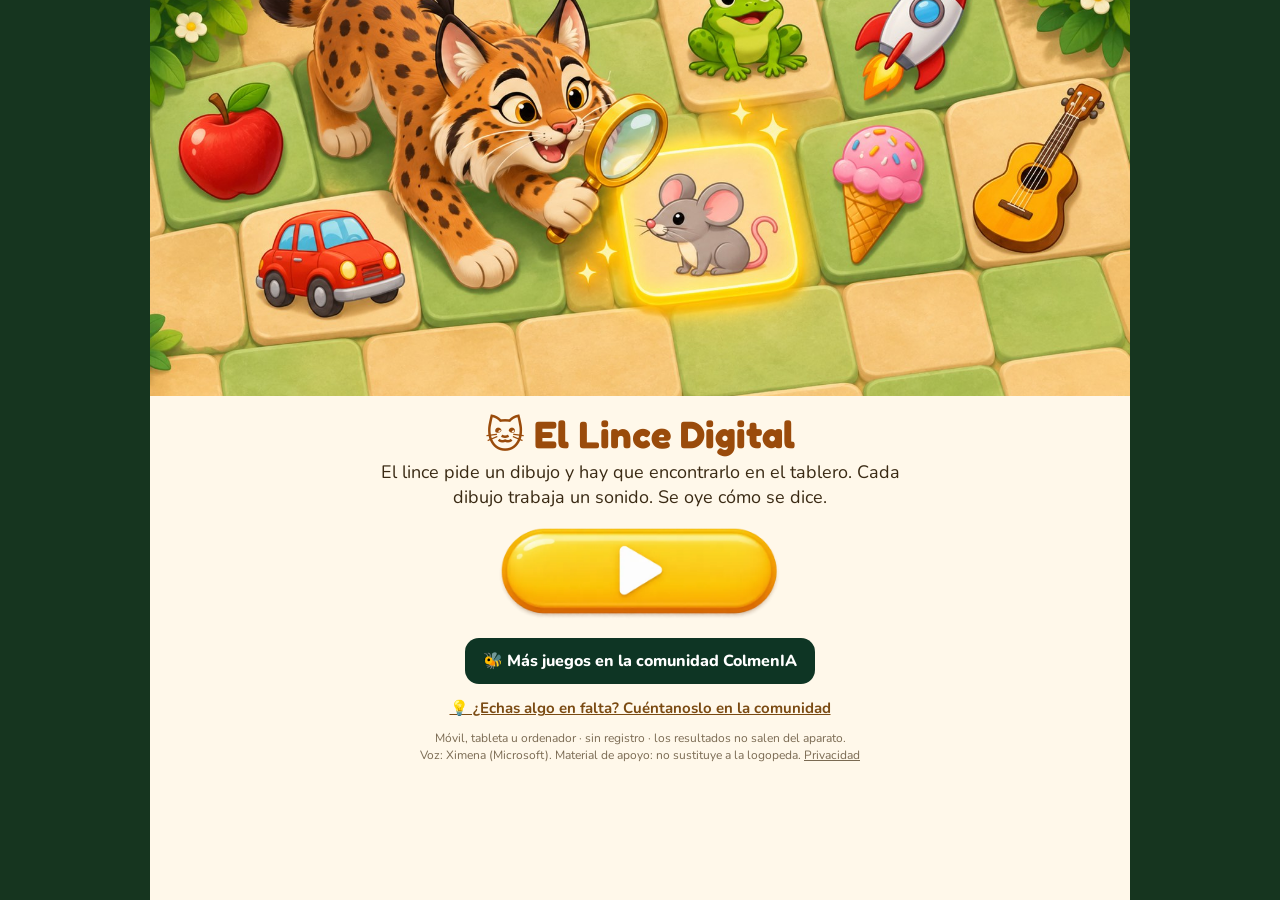
==== commit 11a623d3: "Lince: pruebas en pantalla, a oído sin dibujo, pantalla final legible, carátula por encima del aviso" ====
--- a/index.html
+++ b/index.html
@@ -1610,9 +1610,9 @@
                 <span class="btn-icon">🎮</span>
                 Jugar de nuevo
             </button>
-            <p style="margin:18px 0 0;font:600 15px/1.4 Nunito,system-ui,sans-serif;color:#fff;text-align:center">¿Te ha gustado? Hay más juegos para trabajar el habla en la comunidad de logopedas ColmenIA.</p>
-            <a href="https://www.skool.com/logopedia-7339" target="_blank" rel="noopener" onclick="if(window.linceCuenta)linceCuenta('skool')" style="display:block;margin:10px auto 0;max-width:320px;text-align:center;padding:12px 16px;border-radius:14px;background:#fff;color:#0E3524;font:800 16px Nunito,system-ui,sans-serif;text-decoration:none">Ir a la comunidad</a>
-            <p style="margin:12px 0 0;font:600 12px Nunito,system-ui,sans-serif;color:#ddd;text-align:center">Idea y diseño: José Aserraf · Gabinete Fönia · <a href="privacidad.html" style="color:#ddd">Privacidad</a></p>
+            <p style="margin:18px 0 0;font:700 15px/1.4 Nunito,system-ui,sans-serif;color:#5a3a12;text-align:center">¿Te ha gustado? Hay más juegos para trabajar el habla en la comunidad de logopedas ColmenIA.</p>
+            <a href="https://www.skool.com/logopedia-7339" target="_blank" rel="noopener" onclick="if(window.linceCuenta)linceCuenta('skool')" style="display:block;margin:10px auto 0;max-width:320px;text-align:center;padding:12px 16px;border-radius:14px;background:#0E3524;color:#fff;font:800 16px Nunito,system-ui,sans-serif;text-decoration:none">Ir a la comunidad</a>
+            <p style="margin:12px 0 0;font:600 12px Nunito,system-ui,sans-serif;color:#7a6a52;text-align:center">Idea y diseño: José Aserraf · Gabinete Fönia · <a href="privacidad.html" style="color:#7a6a52">Privacidad</a></p>
         </div>
     </div>
 
--- a/lince-extra.css
+++ b/lince-extra.css
@@ -1,8 +1,8 @@
 /* Lo que la versión pública añade al Lince: carátula, ajustes de la logopeda y voz. */
-.lx-velo{position:fixed;inset:0;z-index:99999;display:flex;align-items:center;justify-content:center;background:#16351f;overflow:auto;font-family:Nunito,system-ui,sans-serif}
+.lx-velo{position:fixed;inset:0;z-index:2147483000;display:flex;align-items:center;justify-content:center;background:#16351f;overflow:auto;font-family:Nunito,system-ui,sans-serif}
 .lx-velo[hidden]{display:none}
 .lx-tarjeta{width:100%;max-width:980px;margin:auto;background:#fff8ea;border-radius:0;overflow:hidden;position:relative;min-height:100%;display:flex;flex-direction:column}
-.lx-heroe{display:block;width:100%;height:auto;max-height:62vh;object-fit:cover;background:linear-gradient(135deg,#f3b25a,#d9822b)}
+.lx-heroe{display:block;width:100%;height:auto;max-height:44vh;object-fit:cover;object-position:50% 30%;background:linear-gradient(135deg,#f3b25a,#d9822b)}
 .lx-cuerpo{padding:14px 18px 22px;text-align:center;color:#3a2a14}
 .lx-cuerpo h1{margin:4px 0 4px;font:800 clamp(26px,5vw,38px)/1.1 "Fredoka One",Nunito,system-ui,sans-serif;color:#9a4b0b}
 .lx-cuerpo p{margin:0 auto 12px;max-width:560px;font-size:clamp(15px,2.2vw,18px);line-height:1.4}
@@ -14,8 +14,8 @@
 .lx-idea{display:block;margin:10px auto 0;color:#7a4a12;font:700 15px Nunito,system-ui,sans-serif}
 .lx-nota{margin-top:12px!important;font-size:12px!important;color:#7a6a52}
 .lx-nota a{color:#7a6a52}
-.lx-ajb{position:fixed;top:8px;right:8px;z-index:9000;width:42px;height:42px;border-radius:50%;border:0;background:rgba(255,255,255,.92);font-size:21px;box-shadow:0 2px 8px rgba(0,0,0,.25);cursor:pointer}
-.lx-ajp{position:fixed;inset:0;z-index:100000;background:rgba(10,20,12,.6);display:flex;align-items:center;justify-content:center;padding:14px}
+.lx-ajb{position:fixed;bottom:8px;right:8px;z-index:9000;width:42px;height:42px;border-radius:50%;border:0;background:rgba(255,255,255,.92);font-size:21px;box-shadow:0 2px 8px rgba(0,0,0,.25);cursor:pointer}
+.lx-ajp{position:fixed;inset:0;z-index:2147483100;background:rgba(10,20,12,.6);display:flex;align-items:center;justify-content:center;padding:14px}
 .lx-ajp[hidden]{display:none}
 .lx-caja{background:#fff;border-radius:18px;max-width:440px;width:100%;max-height:92vh;overflow:auto;padding:18px 18px 14px;font-family:Nunito,system-ui,sans-serif;color:#10231A}
 .lx-caja h2{margin:0 0 10px;font-size:22px}
@@ -24,6 +24,11 @@
 .lx-caja select{font:inherit;padding:6px 8px;border-radius:8px}
 .lx-caja input[type=checkbox]{width:24px;height:24px}
 .lx-cerrar{display:block;margin:14px auto 0;padding:10px 26px;border:0;border-radius:12px;background:#2FA866;color:#fff;font:800 16px Nunito,system-ui,sans-serif;cursor:pointer}
-body.lx-aoido #targetName{visibility:hidden}
+body.lx-aoido #targetName,body.lx-aoido #targetEmoji{visibility:hidden}
+body.lx-aoido .target-card-inner{position:relative}
+body.lx-aoido .target-card-inner::after{content:'🔊';position:absolute;inset:0;display:flex;align-items:center;justify-content:center;font-size:28px}
 .lx-oir{position:fixed;left:8px;bottom:8px;z-index:9000;width:46px;height:46px;border-radius:50%;border:0;background:rgba(255,255,255,.92);font-size:22px;box-shadow:0 2px 8px rgba(0,0,0,.25);cursor:pointer}
 @media (orientation:landscape) and (max-height:520px){.lx-heroe{max-height:40vh}.lx-cuerpo p{display:none}.lx-cuerpo h1{font-size:22px}.lx-cuerpo{padding:8px 14px 12px}}
+.lx-jugar:active img{content:url(portada/boton-jugar-pulsado.webp)}
+
+#playAgainBtn{display:flex;margin:0 auto}
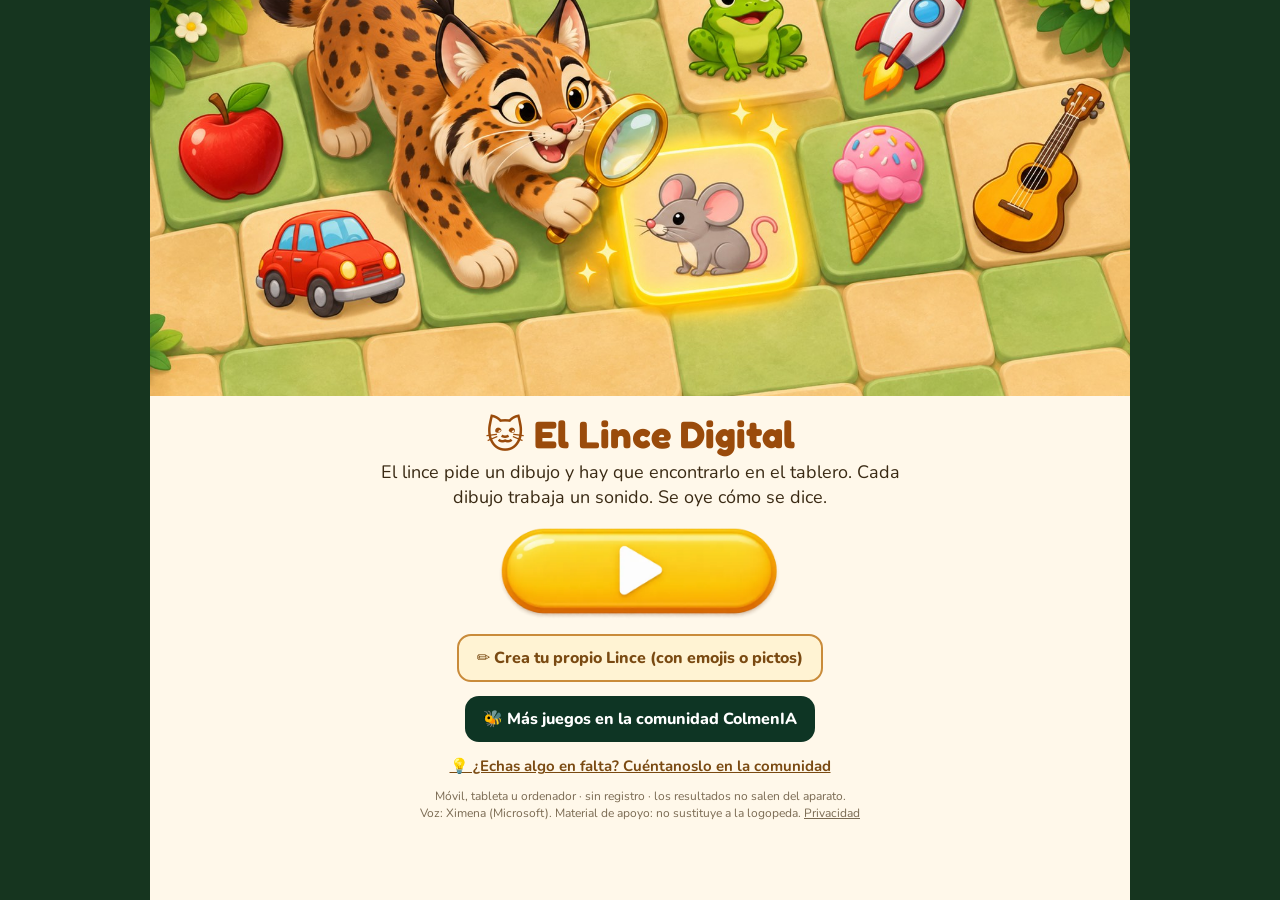
==== commit 001ba078: "Lince: modo pictos propios y selector Crea tu Lince (emojis o pictos, con enlace para compartir)" ====
--- a/index.html
+++ b/index.html
@@ -2213,6 +2213,7 @@
         // Start the game
         init();
     </script>
+<script src="picto/indice.js"></script>
 <script src="lince-extra.js"></script>
 </body>
 </html>
--- a/lince-extra.css
+++ b/lince-extra.css
@@ -32,3 +32,51 @@
 .lx-jugar:active img{content:url(portada/boton-jugar-pulsado.webp)}
 
 #playAgainBtn{display:flex;margin:0 auto}
+
+/* ===================== ASPECTO LINCE (a juego con la carátula) ===================== */
+:root{
+  --bg-top:#FFF3D3; --bg-middle:#F9DFA6; --bg-bottom:#F1C879;
+  --panel-bg:linear-gradient(180deg,#34733F 0%,#235534 100%); --panel-border:#F0B93A;
+  --board-surface:#B5D083; --board-surface-light:#CFE3A4; --board-surface-dark:#9DBD6B;
+  --board-rim-outer:#C98B3A; --board-rim-inner:#F5D98F;
+  --tile-top:#FFFBEF; --tile-bottom:#F6E6BE; --tile-border-light:#FFFFFF; --tile-border-dark:#DDBF84;
+  --tile-shadow-color:rgba(140,90,30,.38);
+}
+body::before{background-image:radial-gradient(ellipse 80% 50% at 20% -10%,rgba(255,255,255,.55) 0%,transparent 60%),radial-gradient(circle at center,rgba(160,110,40,.07) 1px,transparent 1px)}
+body::after{background:radial-gradient(ellipse at center,transparent 55%,rgba(120,70,10,.12) 100%)}
+.top-panel{border-bottom:4px solid #F0B93A;box-shadow:0 4px 0 rgba(20,60,30,.35),0 8px 22px rgba(60,40,10,.25),inset 0 1px 0 rgba(255,255,255,.18)}
+.logo-title{color:#FFD566!important;font-size:1.5rem!important}
+.logo-icon{display:inline-block;width:44px;height:44px;border-radius:50%;background:url(portada/lince-logo.webp) center/cover no-repeat;font-size:0!important;box-shadow:0 0 0 2px #F0B93A,0 3px 6px rgba(0,0,0,.35)}
+.board-felt{--S:clamp(90px,17vmin,140px);background:linear-gradient(90deg,rgba(90,60,15,.28) 3px,transparent 3px) 0 0/calc(var(--S)/2) calc(var(--S)/2),linear-gradient(rgba(90,60,15,.28) 3px,transparent 3px) 0 0/calc(var(--S)/2) calc(var(--S)/2),conic-gradient(#E8C679 25%,#A5C96F 0 50%,#E8C679 0 75%,#A5C96F 0) 0 0/var(--S) var(--S)!important;box-shadow:inset 6px 6px 26px rgba(90,60,10,.3),inset -4px -4px 18px rgba(255,255,255,.12)!important}
+.board-felt::before{background-image:radial-gradient(ellipse 55% 35% at 28% 18%,rgba(255,255,255,.28) 0%,transparent 70%)!important;background-size:100% 100%!important}
+.board-outer-ring{background:linear-gradient(135deg,rgba(255,255,255,.2) 0%,transparent 40%),linear-gradient(180deg,#E3A94E 0%,#C98B3A 30%,#9A6425 85%,#70440F 100%)!important;box-shadow:0 10px 0 rgba(90,50,10,.45),0 12px 25px rgba(60,35,10,.35),inset 0 3px 0 rgba(255,255,255,.2),inset 0 -4px 0 rgba(0,0,0,.3)!important}
+.board-inner-ring{background:linear-gradient(135deg,rgba(255,255,255,.35) 0%,transparent 50%),linear-gradient(180deg,#FFF0BF 0%,#F5D98F 35%,#D9AE55 75%,#B48535 100%)!important}
+.cell{border-radius:30%!important}
+.cell.found{background:linear-gradient(135deg,rgba(255,255,255,.35) 0%,transparent 50%),linear-gradient(180deg,#FFF1A8 0%,#FFD24A 100%)!important;border-color:#F0B93A!important;border-bottom-color:#C98B12!important;border-right-color:#C98B12!important;box-shadow:0 4px 0 #C98B12,0 6px 15px rgba(240,185,58,.5),0 0 26px rgba(255,214,90,.55)!important}
+.target-card-inner{border:3px solid #F0B93A!important}
+.end-screen{background:radial-gradient(ellipse at center,rgba(40,95,55,.93),rgba(18,55,32,.97))!important}
+.end-content{background:linear-gradient(180deg,#FFFBEF,#FBE9BE)!important;border-color:#F0B93A!important}
+.end-title{color:#C46A0C!important;-webkit-text-fill-color:#C46A0C!important;background:none!important;text-shadow:0 2px 0 rgba(255,255,255,.7)!important}
+.end-stat{background:linear-gradient(180deg,#34733F,#235534)!important}
+
+/* ---- pictos y «Crea tu Lince» ---- */
+.lx-pic{font-size:0!important;color:transparent;background-size:contain;background-repeat:no-repeat;background-position:center;mix-blend-mode:multiply;display:block}
+.cell-emoji.lx-pic{width:calc(var(--cell-size)*.82);height:calc(var(--cell-size)*.82)}
+#targetEmoji.lx-pic{width:46px;height:46px}
+.lx-crea{display:block;margin:0 auto 10px;padding:11px 18px;border:2px solid #C98B3A;border-radius:14px;background:#FFF3D3;color:#7a4a12;font:800 16px Nunito,system-ui,sans-serif;cursor:pointer}
+.lx-ancha{max-width:760px!important}
+.lx-peque{font-size:13px;color:#4d6457;margin:6px 0}
+.lx-filtros{display:flex;flex-wrap:wrap;gap:10px;margin:8px 0}
+.lx-filtros label{font-size:14px;font-weight:700}
+.lx-caja input[type=search]{width:100%;font:inherit;padding:9px 11px;border:1px solid #cdd8cf;border-radius:10px;margin:4px 0 8px}
+.lx-cuenta{display:flex;flex-wrap:wrap;align-items:center;gap:8px;font-size:15px;margin:4px 0 8px}
+.lx-cuenta button,.lx-botones button{font:700 14px Nunito,system-ui,sans-serif;padding:8px 12px;border-radius:10px;border:1px solid #cdd8cf;background:#fff;cursor:pointer}
+.lx-rejilla{display:grid;grid-template-columns:repeat(auto-fill,minmax(92px,1fr));gap:8px;max-height:44vh;overflow:auto;padding:4px;border:1px solid #eef2ee;border-radius:12px;background:#FFFBEF}
+.lx-it{display:flex;flex-direction:column;align-items:center;gap:2px;padding:6px 4px;border:2px solid #e8dcc0;border-radius:12px;background:#fff;cursor:pointer;position:relative;text-align:center}
+.lx-it.on{border-color:#2FA866;background:#EAF7EE}
+.lx-it input{position:absolute;top:4px;left:4px;width:18px;height:18px}
+.lx-it b{font-size:12px;line-height:1.1}
+.lx-d{display:block;width:54px;height:54px;font-size:38px;line-height:54px;text-align:center}
+.lx-d.lx-pic{width:60px;height:60px}
+.lx-botones{display:flex;flex-wrap:wrap;gap:8px;justify-content:center;margin-top:12px}
+.lx-botones .lx-prim{background:#2FA866;color:#fff;border-color:#2FA866;font-weight:800}
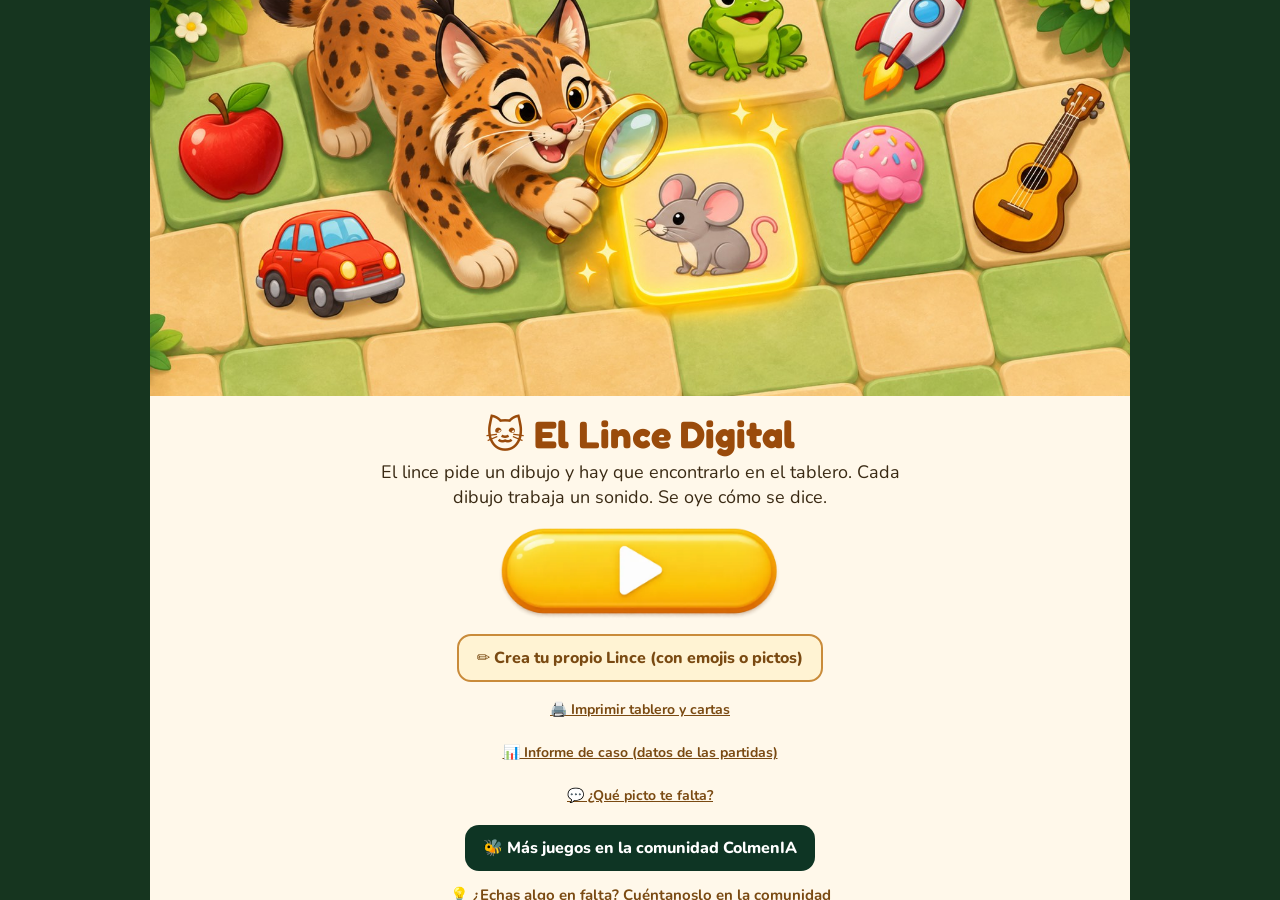
==== commit d28ebc09: "Lince: informe de caso anonimizado (datos de la partida en el aparato, gráficas, indicadores orienta" ====
--- a/index.html
+++ b/index.html
@@ -2215,5 +2215,6 @@
     </script>
 <script src="picto/indice.js"></script>
 <script src="lince-extra.js"></script>
+<script src="lince-informe.js"></script>
 </body>
 </html>
--- a/lince-extra.css
+++ b/lince-extra.css
@@ -80,3 +80,74 @@
 .lx-d.lx-pic{width:60px;height:60px}
 .lx-botones{display:flex;flex-wrap:wrap;gap:8px;justify-content:center;margin-top:12px}
 .lx-botones .lx-prim{background:#2FA866;color:#fff;border-color:#2FA866;font-weight:800}
+
+.lx-chips{display:flex;flex-wrap:wrap;gap:6px;max-height:34vh;overflow:auto;padding:4px;border:1px solid #eef2ee;border-radius:12px;background:#FFFBEF}
+.lx-chip{font:700 13px Nunito,system-ui,sans-serif;padding:6px 9px;border-radius:999px;border:1.5px solid #e0c98e;background:#fff;cursor:pointer}
+.lx-chip.ya{background:#EAF7EE;border-color:#2FA866;color:#1E6B3F}
+.lx-otra{display:flex;gap:8px}
+.lx-otra input{flex:1;font:inherit;padding:9px 11px;border:1px solid #cdd8cf;border-radius:10px}
+.lx-otra button{font:800 14px Nunito,system-ui,sans-serif;padding:9px 14px;border-radius:10px;border:0;background:#2FA866;color:#fff;cursor:pointer}
+.lx-pidebtn{display:block;margin:0 auto 8px;padding:8px 14px;border:0;background:none;color:#7a4a12;font:700 14px Nunito,system-ui,sans-serif;text-decoration:underline;cursor:pointer}
+.end-content .lx-pidebtn{margin-top:6px}
+
+/* ---- imprimir ---- */
+#lxImpr{display:none}
+#lxImpr.lxp-vista{display:block;position:fixed;inset:0;z-index:2147483200;background:#fff;overflow:auto;padding:16px}
+@media print{
+  html,body{height:auto!important;overflow:visible!important;background:#fff!important}
+  body>*:not(#lxImpr){display:none!important}
+  body::before,body::after{display:none!important}
+  #lxImpr{display:block;font-family:Nunito,system-ui,sans-serif;color:#222;-webkit-print-color-adjust:exact;print-color-adjust:exact}
+  @page{size:A4;margin:12mm}
+}
+#lxImpr h1{font-size:20px;margin:0 0 2px;color:#9a4b0b}
+#lxImpr p{margin:0 0 8px;font-size:12px;color:#555}
+.lxp-rej{display:grid;grid-template-columns:repeat(6,1fr);gap:0;border:2px solid #333}
+.lxp-c{border:1px solid #333;padding:4px 2px;text-align:center;aspect-ratio:1/1;display:flex;flex-direction:column;align-items:center;justify-content:center;gap:2px;break-inside:avoid}
+.lxp-d{width:70%;height:auto;max-height:70%;object-fit:contain;display:block}
+.lxp-d.e{font-size:34px;line-height:1.1}
+.lxp-c b{font-size:11px}
+.lxp-car{break-before:page;page-break-before:always}
+.lxp-cartas{display:grid;grid-template-columns:repeat(3,1fr);gap:0}
+.lxp-k{border:1.5px dashed #888;padding:8px 4px;text-align:center;height:58mm;display:flex;flex-direction:column;align-items:center;justify-content:center;gap:4px;break-inside:avoid}
+.lxp-kd{width:34mm;height:34mm;object-fit:contain;display:block}
+.lxp-kd.e{font-size:64px;line-height:1;width:auto;height:auto}
+.lxp-k b{font-size:20px}
+.lxp-pie{margin-top:10px;font-size:9.5px;color:#666}
+
+.lx-inicio-grande{display:block;margin:12px auto 0;width:min(320px,86%);padding:16px 18px;border:0;border-radius:18px;background:linear-gradient(180deg,#3d8a4e,#235534);color:#fff;font:800 22px Nunito,system-ui,sans-serif;box-shadow:0 5px 0 #173c24,0 8px 16px rgba(0,0,0,.25);cursor:pointer}
+.lx-inicio-grande:active{transform:translateY(3px);box-shadow:0 2px 0 #173c24}
+#lxInicio{min-width:96px}
+
+/* ---- informe de caso ---- */
+#lxInforme{position:fixed;inset:0;z-index:2147483300;background:#eef2ee;overflow:auto;font-family:Nunito,system-ui,sans-serif;color:#10231A}
+#lxInforme[hidden]{display:none}
+.lxi-barra{position:sticky;top:0;z-index:2;display:flex;flex-wrap:wrap;gap:8px;justify-content:center;padding:10px;background:#235534}
+.lxi-barra button{font:800 14px Nunito,system-ui,sans-serif;padding:9px 14px;border-radius:10px;border:0;background:#fff;color:#235534;cursor:pointer}
+.lxi-barra .lxi-prim{background:#F0B93A;color:#3a2a00}
+.lxi-hoja{max-width:820px;margin:14px auto 40px;background:#fff;padding:22px 22px 26px;border-radius:14px;box-shadow:0 2px 14px rgba(0,0,0,.12)}
+.lxi-cab{display:flex;flex-wrap:wrap;justify-content:space-between;gap:6px;border-bottom:3px solid #F0B93A;padding-bottom:10px;margin-bottom:6px}
+.lxi-cab h1{margin:0;font-size:24px;color:#235534}.lxi-cab p{margin:4px 0 0;font-size:15px}
+.lxi-ver{font-size:12px;color:#4d6457;align-self:flex-end}
+.lxi-hoja section{margin:16px 0;break-inside:avoid}
+.lxi-hoja h2{font-size:19px;margin:0 0 6px;color:#235534}
+.lxi-hoja h3{font-size:15px;margin:6px 0 4px}
+.lxi-hoja ul{margin:4px 0 0;padding-left:20px;line-height:1.5;font-size:15px}
+.lxi-peq{font-size:13px;color:#4d6457;margin:0 0 4px}
+.lxi-hoja svg{display:block;width:100%;height:auto}
+.lxi-dos{display:grid;grid-template-columns:1fr 1fr;gap:14px}
+@media (max-width:640px){.lxi-dos{grid-template-columns:1fr}}
+.lxi-hoja table{width:100%;border-collapse:collapse;font-size:14px}
+.lxi-hoja th,.lxi-hoja td{padding:6px 8px;border-bottom:1px solid #e5ece6;text-align:left;vertical-align:top}
+.lxi-hoja th{font-size:12px;color:#4d6457;background:#f4f8f4}
+.lxi-vacio{font-size:14px;color:#4d6457;font-style:italic}
+.lxi-pie{margin-top:18px;border-top:1px solid #d9e2db;padding-top:8px;font-size:12px;color:#4d6457;line-height:1.45}
+#lxCasoBadge{position:fixed;left:50%;transform:translateX(-50%);bottom:8px;z-index:9000;padding:4px 12px;border-radius:99px;background:rgba(35,85,52,.92);color:#fff;font:700 12px Nunito,system-ui,sans-serif}
+#lxCasoBadge[hidden]{display:none}
+@media print{
+  body.lxi-abierto>*:not(#lxInforme){display:none!important}
+  body.lxi-abierto #lxInforme{position:static!important;overflow:visible!important;background:#fff!important;display:block!important}
+  body.lxi-abierto .lxi-barra{display:none!important}
+  body.lxi-abierto .lxi-hoja{box-shadow:none;margin:0;padding:0;max-width:none;border-radius:0}
+  body.lxi-abierto{height:auto!important;overflow:visible!important;background:#fff!important}
+}
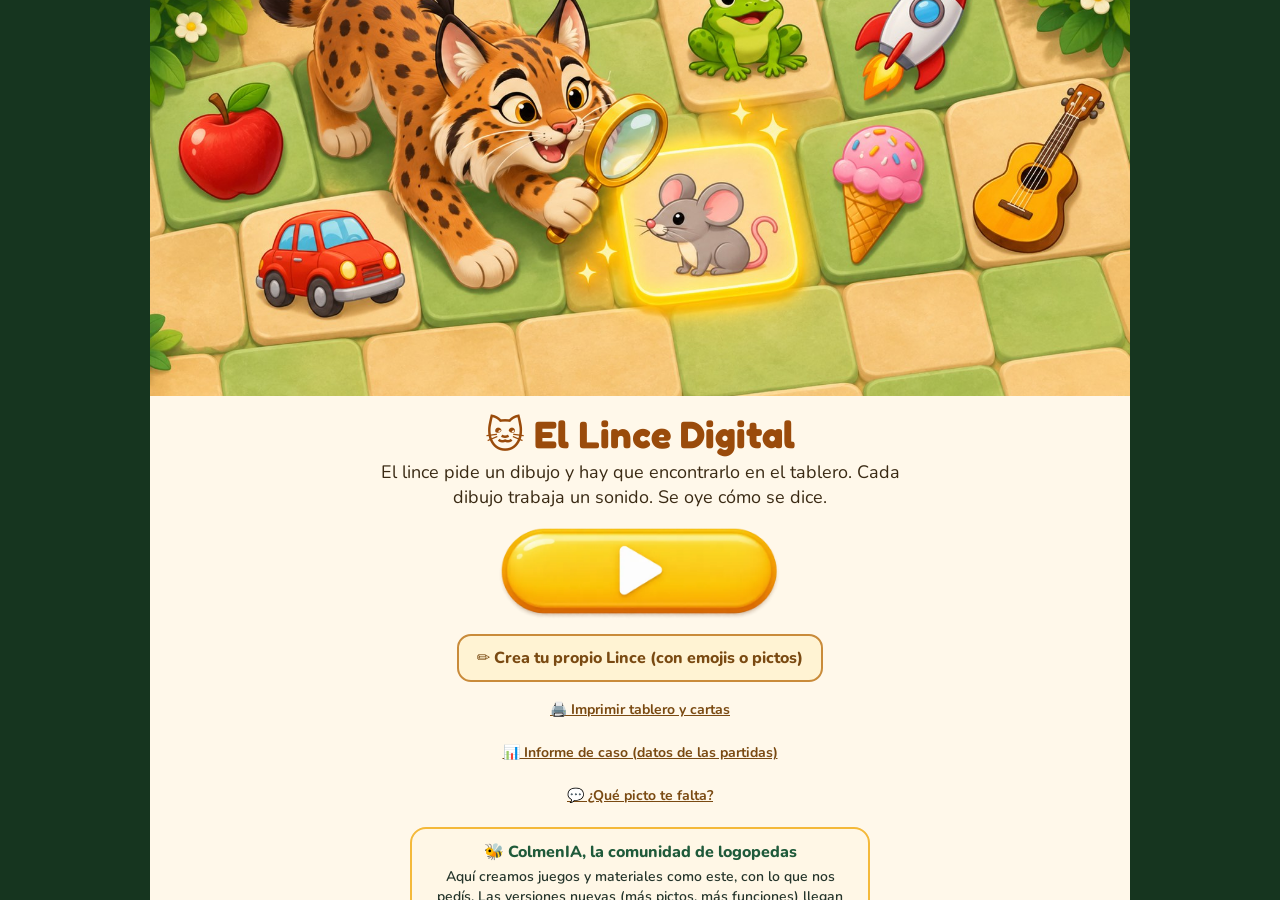
==== commit c60940b0: "Puente a Skool: bloque en portada, informe, pantalla final y pie de hojas impresas Co-Authored-By: C" ====
--- a/index.html
+++ b/index.html
@@ -1610,8 +1610,8 @@
                 <span class="btn-icon">🎮</span>
                 Jugar de nuevo
             </button>
-            <p style="margin:18px 0 0;font:700 15px/1.4 Nunito,system-ui,sans-serif;color:#5a3a12;text-align:center">¿Te ha gustado? Hay más juegos para trabajar el habla en la comunidad de logopedas ColmenIA.</p>
-            <a href="https://www.skool.com/logopedia-7339" target="_blank" rel="noopener" onclick="if(window.linceCuenta)linceCuenta('skool')" style="display:block;margin:10px auto 0;max-width:320px;text-align:center;padding:12px 16px;border-radius:14px;background:#0E3524;color:#fff;font:800 16px Nunito,system-ui,sans-serif;text-decoration:none">Ir a la comunidad</a>
+            <p style="margin:18px 0 0;font:700 15px/1.4 Nunito,system-ui,sans-serif;color:#5a3a12;text-align:center">¿Te ha gustado? Este juego sigue creciendo en ColmenIA, la comunidad de logopedas: las versiones nuevas (más pictos, informes, más juegos) llegan por niveles a quien está dentro.</p>
+            <a href="https://www.skool.com/logopedia-7339" target="_blank" rel="noopener" onclick="if(window.linceCuenta)linceCuenta('skool')" style="display:block;margin:10px auto 0;max-width:320px;text-align:center;padding:12px 16px;border-radius:14px;background:#0E3524;color:#fff;font:800 16px Nunito,system-ui,sans-serif;text-decoration:none">Entrar en la comunidad</a>
             <p style="margin:12px 0 0;font:600 12px Nunito,system-ui,sans-serif;color:#7a6a52;text-align:center">Idea y diseño: José Aserraf · Gabinete Fönia · <a href="privacidad.html" style="color:#7a6a52">Privacidad</a></p>
         </div>
     </div>
--- a/lince-extra.css
+++ b/lince-extra.css
@@ -90,6 +90,37 @@
 .lx-pidebtn{display:block;margin:0 auto 8px;padding:8px 14px;border:0;background:none;color:#7a4a12;font:700 14px Nunito,system-ui,sans-serif;text-decoration:underline;cursor:pointer}
 .end-content .lx-pidebtn{margin-top:6px}
 
+/* ---- pictos y «Crea tu Lince» ---- */
+.lx-pic{font-size:0!important;color:transparent;background-size:contain;background-repeat:no-repeat;background-position:center;mix-blend-mode:multiply;display:block}
+.cell-emoji.lx-pic{width:calc(var(--cell-size)*.82);height:calc(var(--cell-size)*.82)}
+#targetEmoji.lx-pic{width:46px;height:46px}
+.lx-crea{display:block;margin:0 auto 10px;padding:11px 18px;border:2px solid #C98B3A;border-radius:14px;background:#FFF3D3;color:#7a4a12;font:800 16px Nunito,system-ui,sans-serif;cursor:pointer}
+.lx-ancha{max-width:760px!important}
+.lx-peque{font-size:13px;color:#4d6457;margin:6px 0}
+.lx-filtros{display:flex;flex-wrap:wrap;gap:10px;margin:8px 0}
+.lx-filtros label{font-size:14px;font-weight:700}
+.lx-caja input[type=search]{width:100%;font:inherit;padding:9px 11px;border:1px solid #cdd8cf;border-radius:10px;margin:4px 0 8px}
+.lx-cuenta{display:flex;flex-wrap:wrap;align-items:center;gap:8px;font-size:15px;margin:4px 0 8px}
+.lx-cuenta button,.lx-botones button{font:700 14px Nunito,system-ui,sans-serif;padding:8px 12px;border-radius:10px;border:1px solid #cdd8cf;background:#fff;cursor:pointer}
+.lx-rejilla{display:grid;grid-template-columns:repeat(auto-fill,minmax(92px,1fr));gap:8px;max-height:44vh;overflow:auto;padding:4px;border:1px solid #eef2ee;border-radius:12px;background:#FFFBEF}
+.lx-it{display:flex;flex-direction:column;align-items:center;gap:2px;padding:6px 4px;border:2px solid #e8dcc0;border-radius:12px;background:#fff;cursor:pointer;position:relative;text-align:center}
+.lx-it.on{border-color:#2FA866;background:#EAF7EE}
+.lx-it input{position:absolute;top:4px;left:4px;width:18px;height:18px}
+.lx-it b{font-size:12px;line-height:1.1}
+.lx-d{display:block;width:54px;height:54px;font-size:38px;line-height:54px;text-align:center}
+.lx-d.lx-pic{width:60px;height:60px}
+.lx-botones{display:flex;flex-wrap:wrap;gap:8px;justify-content:center;margin-top:12px}
+.lx-botones .lx-prim{background:#2FA866;color:#fff;border-color:#2FA866;font-weight:800}
+
+.lx-chips{display:flex;flex-wrap:wrap;gap:6px;max-height:34vh;overflow:auto;padding:4px;border:1px solid #eef2ee;border-radius:12px;background:#FFFBEF}
+.lx-chip{font:700 13px Nunito,system-ui,sans-serif;padding:6px 9px;border-radius:999px;border:1.5px solid #e0c98e;background:#fff;cursor:pointer}
+.lx-chip.ya{background:#EAF7EE;border-color:#2FA866;color:#1E6B3F}
+.lx-otra{display:flex;gap:8px}
+.lx-otra input{flex:1;font:inherit;padding:9px 11px;border:1px solid #cdd8cf;border-radius:10px}
+.lx-otra button{font:800 14px Nunito,system-ui,sans-serif;padding:9px 14px;border-radius:10px;border:0;background:#2FA866;color:#fff;cursor:pointer}
+.lx-pidebtn{display:block;margin:0 auto 8px;padding:8px 14px;border:0;background:none;color:#7a4a12;font:700 14px Nunito,system-ui,sans-serif;text-decoration:underline;cursor:pointer}
+.end-content .lx-pidebtn{margin-top:6px}
+
 /* ---- imprimir ---- */
 #lxImpr{display:none}
 #lxImpr.lxp-vista{display:block;position:fixed;inset:0;z-index:2147483200;background:#fff;overflow:auto;padding:16px}
@@ -102,18 +133,6 @@
 }
 #lxImpr h1{font-size:20px;margin:0 0 2px;color:#9a4b0b}
 #lxImpr p{margin:0 0 8px;font-size:12px;color:#555}
-.lxp-rej{display:grid;grid-template-columns:repeat(6,1fr);gap:0;border:2px solid #333}
-.lxp-c{border:1px solid #333;padding:4px 2px;text-align:center;aspect-ratio:1/1;display:flex;flex-direction:column;align-items:center;justify-content:center;gap:2px;break-inside:avoid}
-.lxp-d{width:70%;height:auto;max-height:70%;object-fit:contain;display:block}
-.lxp-d.e{font-size:34px;line-height:1.1}
-.lxp-c b{font-size:11px}
-.lxp-car{break-before:page;page-break-before:always}
-.lxp-cartas{display:grid;grid-template-columns:repeat(3,1fr);gap:0}
-.lxp-k{border:1.5px dashed #888;padding:8px 4px;text-align:center;height:58mm;display:flex;flex-direction:column;align-items:center;justify-content:center;gap:4px;break-inside:avoid}
-.lxp-kd{width:34mm;height:34mm;object-fit:contain;display:block}
-.lxp-kd.e{font-size:64px;line-height:1;width:auto;height:auto}
-.lxp-k b{font-size:20px}
-.lxp-pie{margin-top:10px;font-size:9.5px;color:#666}
 
 .lx-inicio-grande{display:block;margin:12px auto 0;width:min(320px,86%);padding:16px 18px;border:0;border-radius:18px;background:linear-gradient(180deg,#3d8a4e,#235534);color:#fff;font:800 22px Nunito,system-ui,sans-serif;box-shadow:0 5px 0 #173c24,0 8px 16px rgba(0,0,0,.25);cursor:pointer}
 .lx-inicio-grande:active{transform:translateY(3px);box-shadow:0 2px 0 #173c24}
@@ -151,3 +170,59 @@
   body.lxi-abierto .lxi-hoja{box-shadow:none;margin:0;padding:0;max-width:none;border-radius:0}
   body.lxi-abierto{height:auto!important;overflow:visible!important;background:#fff!important}
 }
+
+
+/* ---- impresión a juego con la pantalla ---- */
+#lxImpr{display:none}
+#lxImpr.lxp-vista{display:block;position:fixed;inset:0;z-index:2147483200;background:#cfd6cf;overflow:auto;padding:12px 0}
+.lxp-pg{position:relative;width:210mm;height:297mm;margin:0 auto 12px;padding:9mm 11mm 10mm;box-sizing:border-box;overflow:hidden;background:linear-gradient(180deg,#FFF3D3 0%,#F9DFA6 100%);font-family:Nunito,system-ui,sans-serif;color:#2b2415;-webkit-print-color-adjust:exact;print-color-adjust:exact}
+.lxp-vista .lxp-pg{box-shadow:0 2px 14px rgba(0,0,0,.25)}
+.lxp-cab{display:flex;align-items:center;gap:5mm;padding:3.5mm 6mm;border-radius:6mm;background:linear-gradient(180deg,#34733F 0%,#235534 100%);border-bottom:1.2mm solid #F0B93A;box-shadow:0 1mm 0 rgba(20,60,30,.35)}
+.lxp-lg{width:15mm;height:15mm;border-radius:50%;box-shadow:0 0 0 .6mm #F0B93A;display:block}
+.lxp-tt{flex:1;display:flex;flex-direction:column}
+.lxp-tt b{font-family:'Fredoka One',Nunito,system-ui,sans-serif;font-size:7.5mm;letter-spacing:.3mm;color:#FFD566;line-height:1.05}
+.lxp-tt span{font-size:4mm;font-weight:700;color:#FFF3D3}
+.lxp-cm{width:15mm;height:15mm;border-radius:22%;display:block}
+.lxp-ins{margin:3.5mm 0 3mm;text-align:center;font-size:4.2mm;font-weight:700;color:#7a4a12}
+.lxp-aro1{width:188mm;height:188mm;margin:8mm auto 0;border-radius:50%;padding:3.5mm;box-sizing:border-box;background:linear-gradient(135deg,rgba(255,255,255,.2) 0%,transparent 40%),linear-gradient(180deg,#E3A94E 0%,#C98B3A 30%,#9A6425 85%,#70440F 100%);box-shadow:0 1.4mm 0 rgba(90,50,10,.45),0 2mm 4mm rgba(60,35,10,.3)}
+.lxp-aro2{width:100%;height:100%;border-radius:50%;padding:1.6mm;box-sizing:border-box;background:linear-gradient(135deg,rgba(255,255,255,.35) 0%,transparent 50%),linear-gradient(180deg,#FFF0BF 0%,#F5D98F 35%,#D9AE55 75%,#B48535 100%)}
+.lxp-disco{position:relative;width:100%;height:100%;border-radius:50%;overflow:hidden;background:linear-gradient(90deg,rgba(90,60,15,.28) .5mm,transparent .5mm) 0 0/17mm 17mm,linear-gradient(rgba(90,60,15,.28) .5mm,transparent .5mm) 0 0/17mm 17mm,conic-gradient(#E8C679 25%,#A5C96F 0 50%,#E8C679 0 75%,#A5C96F 0) 0 0/34mm 34mm;box-shadow:inset 1.4mm 1.4mm 5mm rgba(90,60,10,.3)}
+.lxp-cel{position:absolute;width:12%;aspect-ratio:1/1;transform:translate(-50%,-50%);border-radius:50%;background:linear-gradient(135deg,rgba(255,255,255,.5) 0%,transparent 50%),linear-gradient(180deg,#FFFBEF 0%,#F6E6BE 100%);border:.5mm solid #fff;border-bottom-color:#DDBF84;border-right-color:#DDBF84;box-shadow:0 .9mm 0 rgba(140,90,30,.4),0 1.4mm 2mm rgba(0,0,0,.18);display:flex;align-items:center;justify-content:center;box-sizing:border-box;overflow:hidden}
+.lxp-cel.vac{background:linear-gradient(180deg,rgba(255,251,239,.55),rgba(246,230,190,.55));border:.5mm dashed rgba(122,74,18,.55);box-shadow:inset 0 .6mm 1.2mm rgba(90,60,10,.25)}
+.lxp-d{width:84%;height:84%;object-fit:contain;border-radius:50%;display:block;mix-blend-mode:multiply}
+.lxp-d.e{font-size:9mm;line-height:1;width:auto;height:auto;mix-blend-mode:normal}
+.lxp-fichas{display:grid;grid-template-columns:repeat(7,1fr);gap:4mm 2mm;justify-items:center;margin-top:6mm}
+.lxp-f{width:21mm;height:21mm;border-radius:50%;background:linear-gradient(135deg,rgba(255,255,255,.5) 0%,transparent 50%),linear-gradient(180deg,#FFFBEF 0%,#F6E6BE 100%);border:.6mm dashed #8a6a30;display:flex;align-items:center;justify-content:center;box-sizing:border-box;overflow:hidden}
+.lxp-fd{width:84%;height:84%;object-fit:contain;border-radius:50%;display:block;mix-blend-mode:multiply}
+.lxp-fd.e{font-size:9.5mm;line-height:1;width:auto;height:auto;mix-blend-mode:normal}
+.lxp-cartas{display:grid;grid-template-columns:repeat(3,1fr);gap:3mm 0;justify-items:center;margin-top:5mm}
+.lxp-k{width:56mm;height:56mm;border-radius:50%;background:linear-gradient(135deg,rgba(255,255,255,.55) 0%,transparent 50%),linear-gradient(180deg,#FFFBEF 0%,#F6E6BE 100%);border:.7mm dashed #8a6a30;display:flex;flex-direction:column;align-items:center;justify-content:center;gap:1.5mm;box-sizing:border-box}
+.lxp-kd{width:30mm;height:30mm;object-fit:contain;border-radius:50%;display:block;mix-blend-mode:multiply}
+.lxp-kd.e{font-size:19mm;line-height:1;width:auto;height:auto;mix-blend-mode:normal}
+.lxp-k b{font-family:'Fredoka One',Nunito,system-ui,sans-serif;font-weight:400;font-size:6.4mm;color:#235534}
+.lxp-pie{position:absolute;left:11mm;right:11mm;bottom:6mm;text-align:center;font-size:2.9mm;color:#7a6a52}
+/* ahorrar tinta */
+.lxp-eco .lxp-pg{background:#fff}
+.lxp-eco .lxp-cab{background:#fff;border:.4mm solid #235534;border-bottom-width:1mm;box-shadow:none}
+.lxp-eco .lxp-tt b{color:#235534}.lxp-eco .lxp-tt span{color:#555}
+.lxp-eco .lxp-aro1,.lxp-eco .lxp-aro2{background:#fff;box-shadow:none;border:.5mm solid #8a6a30}
+.lxp-eco .lxp-disco{background:#fff;box-shadow:none}
+.lxp-eco .lxp-cel,.lxp-eco .lxp-f,.lxp-eco .lxp-k{background:#fff;box-shadow:none;border:.4mm solid #666}
+.lxp-eco .lxp-cel.vac{background:#fff;border:.4mm dashed #888}
+.lxp-eco .lxp-ins{color:#555}
+@media print{
+  @page{size:A4;margin:0}
+  html,body{height:auto!important;overflow:visible!important;background:#fff!important}
+  body>*:not(#lxImpr){display:none!important}
+  body::before,body::after{display:none!important}
+  #lxImpr{display:block}
+  .lxp-pg{margin:0;page-break-after:always;break-after:page}
+  .lxp-pg:last-child{page-break-after:auto;break-after:auto}
+}
+
+.lx-puente{margin:14px auto 0;max-width:460px;padding:12px 14px;border-radius:16px;background:rgba(255,248,231,.92);border:2px solid #F4B93A;text-align:center;color:#25352b}
+.lx-puente b{display:block;font:800 16px Nunito,system-ui,sans-serif;color:#1f5a3a;margin-bottom:4px}
+.lx-puente p{margin:0 0 8px;font:600 14px/1.4 Nunito,system-ui,sans-serif}
+.lxi-puente{max-width:820px;margin:-24px auto 40px;padding:14px 18px;border-radius:14px;background:#fff8e7;border:2px solid #F4B93A;font:600 15px/1.45 Nunito,system-ui,sans-serif;color:#25352b;text-align:center}
+.lxi-puente a.lx-cta{margin-top:8px}
+@media print{.lxi-puente{display:none!important}}
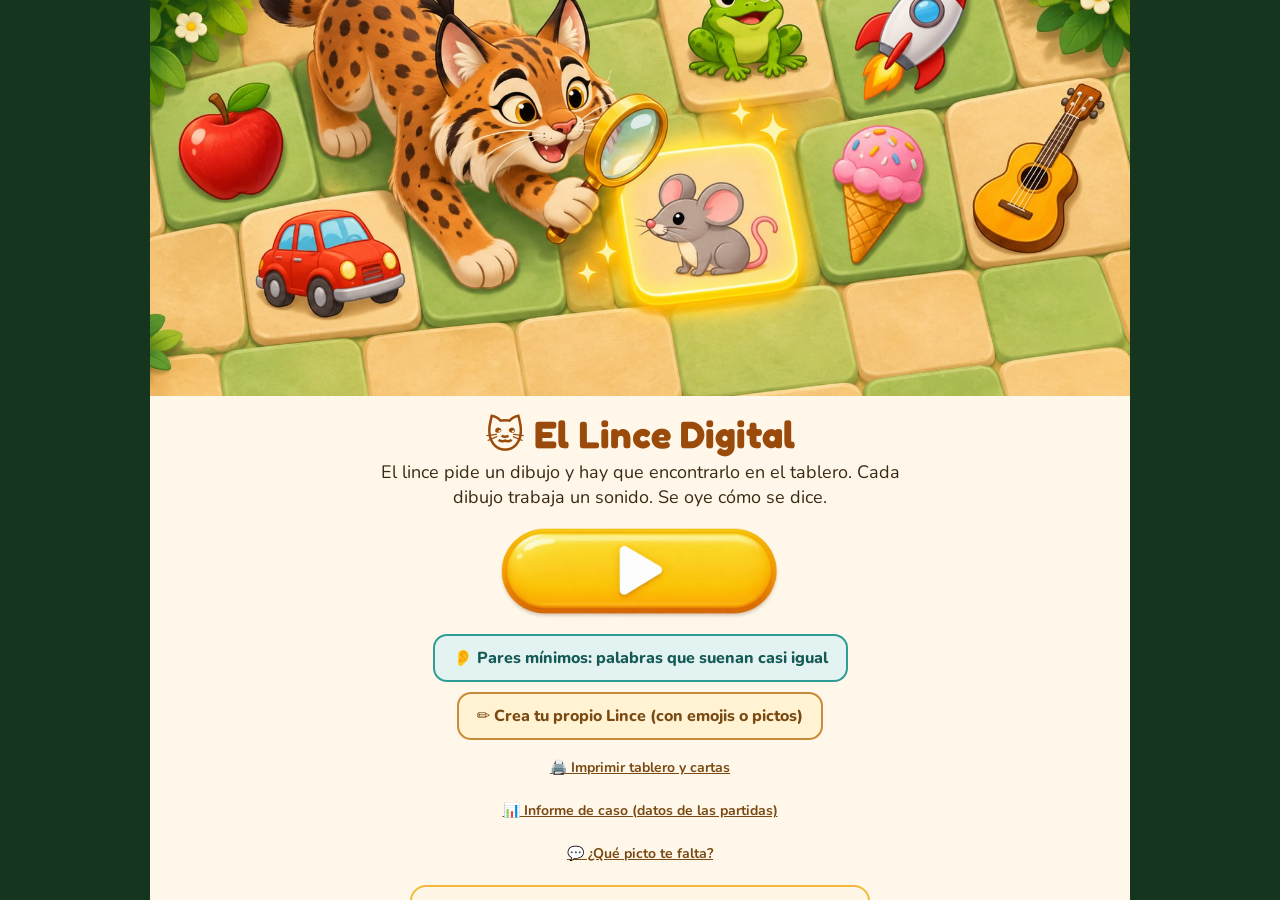
==== commit 28c70e16: "Pares mínimos: nuevo modo con dos formas de jugar (busca la que oyes / busca su pareja), 17 parejas " ====
--- a/index.html
+++ b/index.html
@@ -1530,6 +1530,7 @@
                     <button class="category-pill" data-filter="comida">🍎</button>
                     <button class="category-pill" data-filter="transportes">🚗</button>
                     <button class="category-pill" data-filter="naturaleza">🌳</button>
+                    <button class="category-pill" data-filter="pares" title="Pares mínimos: palabras que suenan casi igual" aria-label="Pares mínimos">👂</button>
                 </div>
                 <div class="phoneme-scroll-wrapper">
                     <div class="phoneme-section">
@@ -1926,6 +1927,37 @@
             { emoji: '🏝️', name: 'isla', cat: 'naturaleza', phonemes: ['s', 'l'] },
             { emoji: '🌺', name: 'flor', cat: 'naturaleza', phonemes: ['fl', 'r'] },
             { emoji: '☘️', name: 'trébol', cat: 'naturaleza', phonemes: ['tr', 'l'] },
+            // Pares mínimos (solo se ven en el modo 👂 y con pictos)
+            { emoji: '', name: 'lana', cat: 'objetos', phonemes: [], soloPar: true },
+            { emoji: '', name: 'rata', cat: 'objetos', phonemes: [], soloPar: true },
+            { emoji: '', name: 'lata', cat: 'objetos', phonemes: [], soloPar: true },
+            { emoji: '', name: 'rey', cat: 'objetos', phonemes: [], soloPar: true },
+            { emoji: '', name: 'ley', cat: 'objetos', phonemes: [], soloPar: true },
+            { emoji: '', name: 'pata', cat: 'objetos', phonemes: [], soloPar: true },
+            { emoji: '', name: 'bata', cat: 'objetos', phonemes: [], soloPar: true },
+            { emoji: '', name: 'bollo', cat: 'objetos', phonemes: [], soloPar: true },
+            { emoji: '', name: 'pollo', cat: 'objetos', phonemes: [], soloPar: true },
+            { emoji: '', name: 'pito', cat: 'objetos', phonemes: [], soloPar: true },
+            { emoji: '', name: 'peso', cat: 'objetos', phonemes: [], soloPar: true },
+            { emoji: '', name: 'beso', cat: 'objetos', phonemes: [], soloPar: true },
+            { emoji: '', name: 'gasa', cat: 'objetos', phonemes: [], soloPar: true },
+            { emoji: '', name: 'casa', cat: 'objetos', phonemes: [], soloPar: true },
+            { emoji: '', name: 'gol', cat: 'objetos', phonemes: [], soloPar: true },
+            { emoji: '', name: 'col', cat: 'objetos', phonemes: [], soloPar: true },
+            { emoji: '', name: 'garra', cat: 'objetos', phonemes: [], soloPar: true },
+            { emoji: '', name: 'jarra', cat: 'objetos', phonemes: [], soloPar: true },
+            { emoji: '', name: 'duna', cat: 'objetos', phonemes: [], soloPar: true },
+            { emoji: '', name: 'tos', cat: 'objetos', phonemes: [], soloPar: true },
+            { emoji: '', name: 'dos', cat: 'objetos', phonemes: [], soloPar: true },
+            { emoji: '', name: 'fuente', cat: 'objetos', phonemes: [], soloPar: true },
+            { emoji: '', name: 'puente', cat: 'objetos', phonemes: [], soloPar: true },
+            { emoji: '', name: 'mano', cat: 'objetos', phonemes: [], soloPar: true },
+            { emoji: '', name: 'mono', cat: 'objetos', phonemes: [], soloPar: true },
+            { emoji: '', name: 'pelo', cat: 'objetos', phonemes: [], soloPar: true },
+            { emoji: '', name: 'palo', cat: 'objetos', phonemes: [], soloPar: true },
+            { emoji: '', name: 'bota', cat: 'objetos', phonemes: [], soloPar: true },
+            { emoji: '', name: 'sapo', cat: 'objetos', phonemes: [], soloPar: true },
+            { emoji: '', name: 'sopa', cat: 'objetos', phonemes: [], soloPar: true },
         ];
 
         // Game state
--- a/lince-extra.css
+++ b/lince-extra.css
@@ -226,3 +226,8 @@
 .lxi-puente{max-width:820px;margin:-24px auto 40px;padding:14px 18px;border-radius:14px;background:#fff8e7;border:2px solid #F4B93A;font:600 15px/1.45 Nunito,system-ui,sans-serif;color:#25352b;text-align:center}
 .lxi-puente a.lx-cta{margin-top:8px}
 @media print{.lxi-puente{display:none!important}}
+.lx-pares{background:#E3F3F1;border-color:#2F9C95;color:#165a56}
+.lx-modo{display:block;width:100%;margin:8px 0;text-align:left;padding:12px 16px;font:800 17px Nunito,system-ui,sans-serif}
+.lx-modo small{font-weight:600;font-size:14px;opacity:.9}
+.category-pill[data-filter="pares"]{width:auto;padding-inline:10px;white-space:nowrap}
+.lx-modo{background:#2FA866;color:#fff;border:2px solid #2FA866;border-radius:14px;cursor:pointer}
